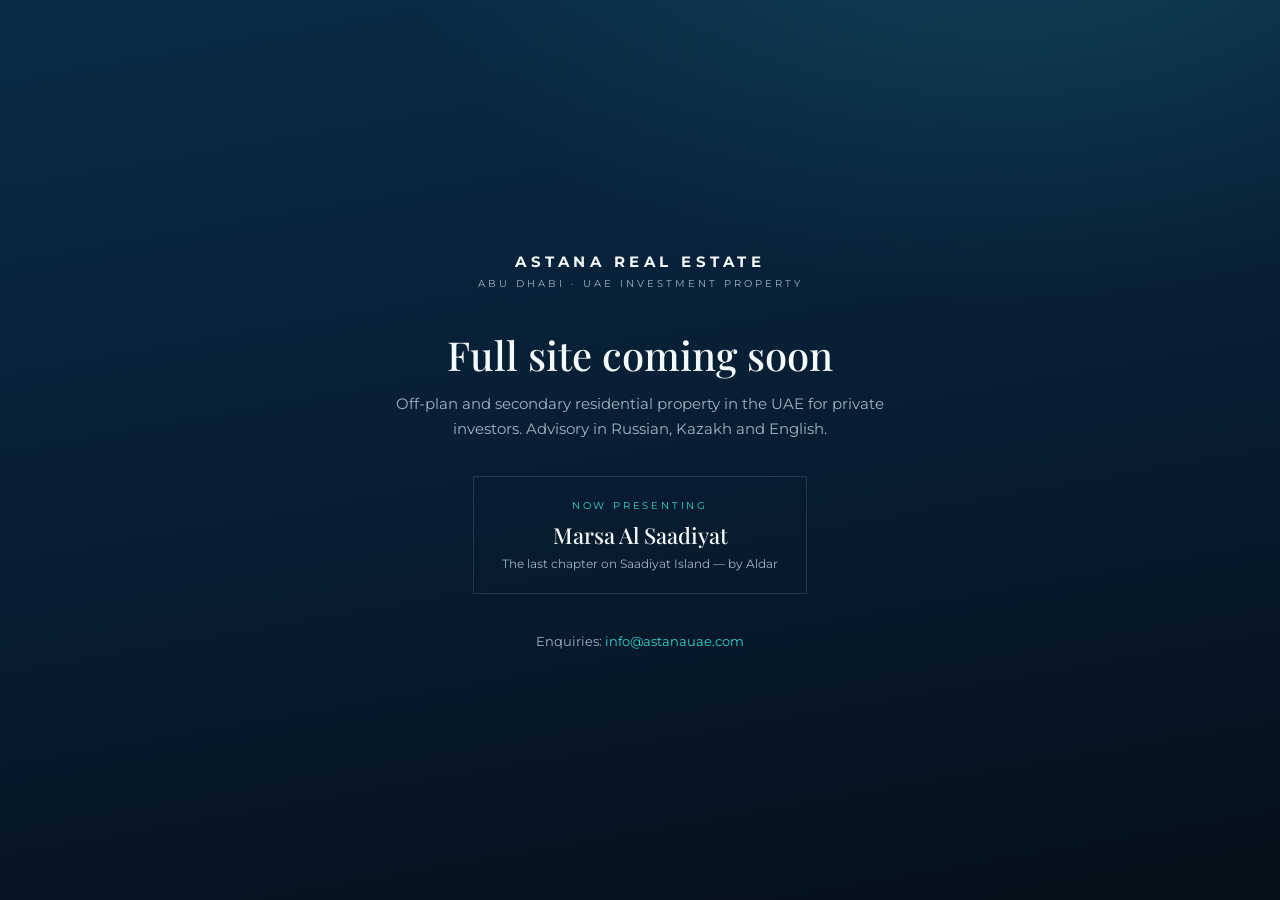
==== index.html @ 77fd49d0 "Marsa Al Saadiyat landing page + root placeholder" ====
<!DOCTYPE html>
<html lang="en">
<head>
<meta charset="UTF-8"><meta name="viewport" content="width=device-width, initial-scale=1.0">
<title>Astana Real Estate — UAE Investment Property, Abu Dhabi</title>
<meta name="description" content="Astana Real Estate LLC SPC — Abu Dhabi brokerage. Off-plan and secondary UAE property for private investors. Advisory in Russian, Kazakh and English.">
<link href="https://fonts.googleapis.com/css2?family=Montserrat:wght@400;600;700&family=Playfair+Display:ital,wght@0,500;1,500&display=swap" rel="stylesheet">
<style>
  :root{--ink:#071a2e;--teal:#2fd6cf;--mist:#9db4c4;--line:rgba(159,196,210,.18)}
  *{margin:0;padding:0;box-sizing:border-box}
  body{min-height:100vh;display:flex;align-items:center;justify-content:center;background:radial-gradient(90% 80% at 80% -10%,rgba(47,214,207,.14),transparent 55%),linear-gradient(170deg,#0a2c47,var(--ink) 60%,#041019);color:#f4f9fa;font-family:'Montserrat',sans-serif;text-align:center;padding:24px}
  b.mark{display:block;font-size:15px;letter-spacing:.3em;font-weight:700}
  .tag{font-size:10px;letter-spacing:.3em;text-transform:uppercase;color:var(--mist);margin-top:6px}
  h1{font-family:'Playfair Display',serif;font-weight:500;font-size:clamp(26px,5vw,40px);margin:38px 0 10px}
  p{color:var(--mist);max-width:52ch;margin:0 auto;font-size:15px;line-height:1.7}
  .card{display:inline-block;margin-top:34px;border:1px solid var(--line);padding:22px 28px;text-decoration:none;color:#f4f9fa;transition:border-color .2s}
  .card:hover{border-color:var(--teal)}
  .card em{display:block;font-style:normal;font-size:10px;letter-spacing:.28em;text-transform:uppercase;color:var(--teal);margin-bottom:8px}
  .card b{font-family:'Playfair Display',serif;font-weight:500;font-size:22px}
  .card span{display:block;margin-top:6px;font-size:12px;color:var(--mist)}
  .mail{display:block;margin-top:40px;font-size:12.5px;color:var(--mist)}
  .mail a{color:var(--teal);text-decoration:none}
</style>
</head>
<body>
<div>
  <b class="mark">ASTANA REAL ESTATE</b>
  <div class="tag">Abu Dhabi · UAE Investment Property</div>
  <h1>Full site coming soon</h1>
  <p>Off-plan and secondary residential property in the UAE for private investors. Advisory in Russian, Kazakh and English.</p>
  <a class="card" href="marsasaadiyat/">
    <em>Now presenting</em>
    <b>Marsa Al Saadiyat</b>
    <span>The last chapter on Saadiyat Island — by Aldar</span>
  </a>
  <span class="mail">Enquiries: <a href="mailto:info@astanauae.com">info@astanauae.com</a></span>
</div>
</body>
</html>
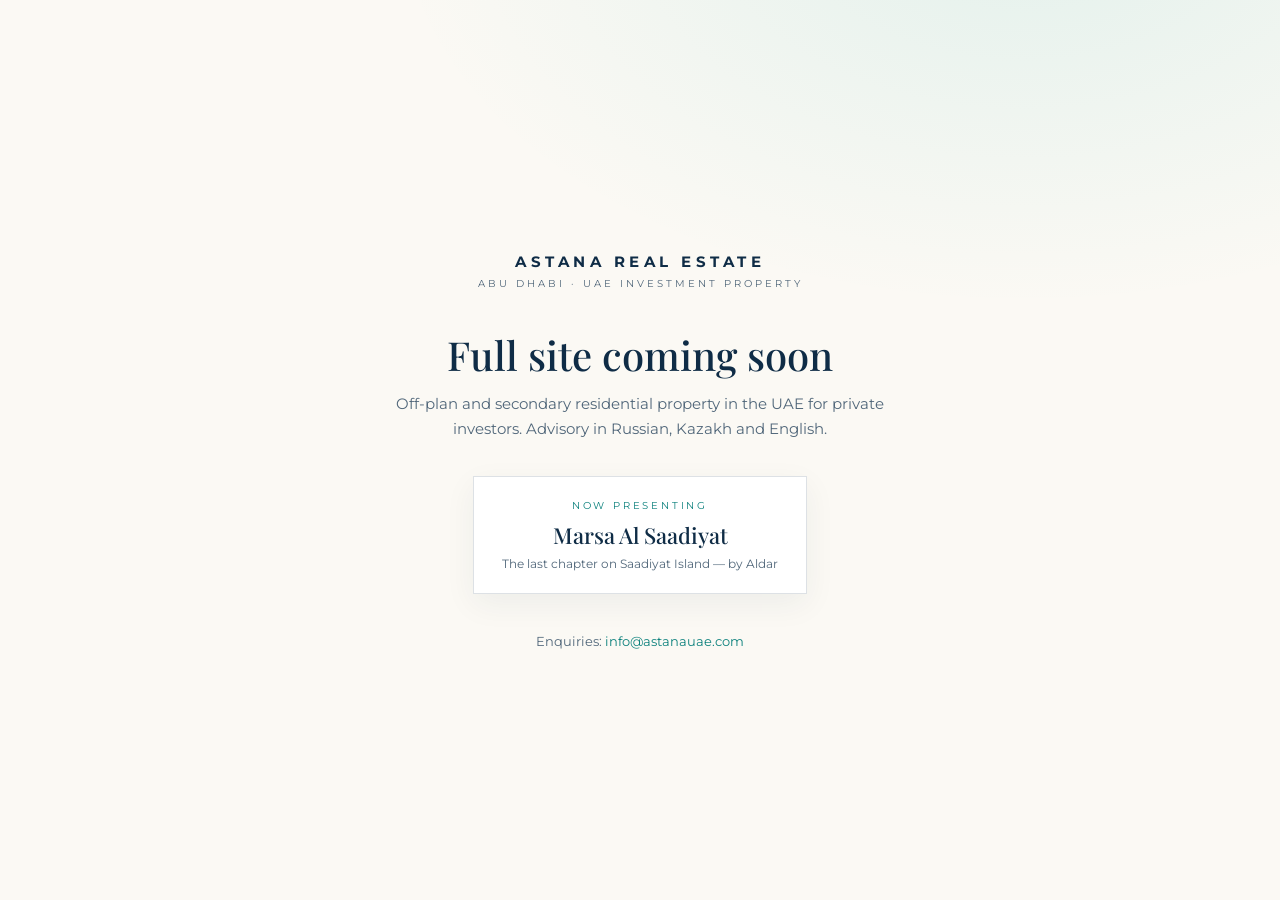
==== commit 19b468ef: "Light sunny theme: warm white/sand palette, daytime hero" ====
--- a/index.html
+++ b/index.html
@@ -6,20 +6,20 @@
 <meta name="description" content="Astana Real Estate LLC SPC — Abu Dhabi brokerage. Off-plan and secondary UAE property for private investors. Advisory in Russian, Kazakh and English.">
 <link href="https://fonts.googleapis.com/css2?family=Montserrat:wght@400;600;700&family=Playfair+Display:ital,wght@0,500;1,500&display=swap" rel="stylesheet">
 <style>
-  :root{--ink:#071a2e;--teal:#2fd6cf;--mist:#9db4c4;--line:rgba(159,196,210,.18)}
+  :root{--paper:#fbf9f4;--ink:#0f2c46;--soft:#51677a;--teal:#0ea8a4;--teal-deep:#0b807c;--line:rgba(15,44,70,.14)}
   *{margin:0;padding:0;box-sizing:border-box}
-  body{min-height:100vh;display:flex;align-items:center;justify-content:center;background:radial-gradient(90% 80% at 80% -10%,rgba(47,214,207,.14),transparent 55%),linear-gradient(170deg,#0a2c47,var(--ink) 60%,#041019);color:#f4f9fa;font-family:'Montserrat',sans-serif;text-align:center;padding:24px}
+  body{min-height:100vh;display:flex;align-items:center;justify-content:center;background:radial-gradient(90% 80% at 80% -10%,rgba(14,168,164,.10),transparent 55%),var(--paper);color:var(--ink);font-family:'Montserrat',sans-serif;text-align:center;padding:24px}
   b.mark{display:block;font-size:15px;letter-spacing:.3em;font-weight:700}
-  .tag{font-size:10px;letter-spacing:.3em;text-transform:uppercase;color:var(--mist);margin-top:6px}
+  .tag{font-size:10px;letter-spacing:.3em;text-transform:uppercase;color:var(--soft);margin-top:6px}
   h1{font-family:'Playfair Display',serif;font-weight:500;font-size:clamp(26px,5vw,40px);margin:38px 0 10px}
-  p{color:var(--mist);max-width:52ch;margin:0 auto;font-size:15px;line-height:1.7}
-  .card{display:inline-block;margin-top:34px;border:1px solid var(--line);padding:22px 28px;text-decoration:none;color:#f4f9fa;transition:border-color .2s}
+  p{color:var(--soft);max-width:52ch;margin:0 auto;font-size:15px;line-height:1.7}
+  .card{display:inline-block;margin-top:34px;border:1px solid var(--line);background:#fff;padding:22px 28px;text-decoration:none;color:var(--ink);transition:border-color .2s;box-shadow:0 10px 30px rgba(15,44,70,.06)}
   .card:hover{border-color:var(--teal)}
-  .card em{display:block;font-style:normal;font-size:10px;letter-spacing:.28em;text-transform:uppercase;color:var(--teal);margin-bottom:8px}
+  .card em{display:block;font-style:normal;font-size:10px;letter-spacing:.28em;text-transform:uppercase;color:var(--teal-deep);margin-bottom:8px}
   .card b{font-family:'Playfair Display',serif;font-weight:500;font-size:22px}
-  .card span{display:block;margin-top:6px;font-size:12px;color:var(--mist)}
-  .mail{display:block;margin-top:40px;font-size:12.5px;color:var(--mist)}
-  .mail a{color:var(--teal);text-decoration:none}
+  .card span{display:block;margin-top:6px;font-size:12px;color:var(--soft)}
+  .mail{display:block;margin-top:40px;font-size:12.5px;color:var(--soft)}
+  .mail a{color:var(--teal-deep);text-decoration:none}
 </style>
 </head>
 <body>
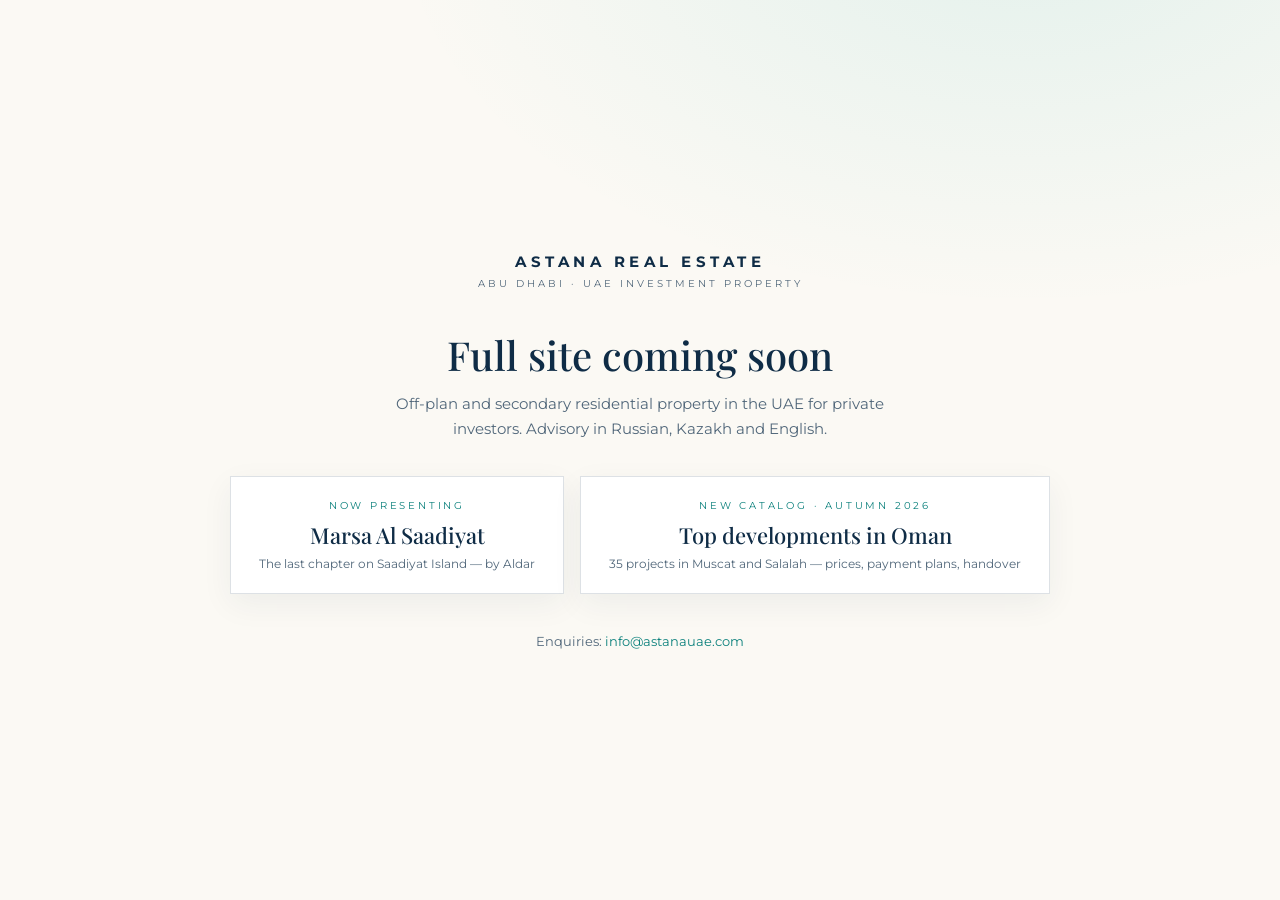
==== commit 91a6f73b: "Add Oman residential catalog page (Autumn 2026, 35 projects) New /oman/ page built from the Oman Res" ====
--- a/index.html
+++ b/index.html
@@ -13,7 +13,7 @@
   .tag{font-size:10px;letter-spacing:.3em;text-transform:uppercase;color:var(--soft);margin-top:6px}
   h1{font-family:'Playfair Display',serif;font-weight:500;font-size:clamp(26px,5vw,40px);margin:38px 0 10px}
   p{color:var(--soft);max-width:52ch;margin:0 auto;font-size:15px;line-height:1.7}
-  .card{display:inline-block;margin-top:34px;border:1px solid var(--line);background:#fff;padding:22px 28px;text-decoration:none;color:var(--ink);transition:border-color .2s;box-shadow:0 10px 30px rgba(15,44,70,.06)}
+  .card{display:inline-block;margin:34px 6px 0;vertical-align:top;max-width:100%;border:1px solid var(--line);background:#fff;padding:22px 28px;text-decoration:none;color:var(--ink);transition:border-color .2s;box-shadow:0 10px 30px rgba(15,44,70,.06)}
   .card:hover{border-color:var(--teal)}
   .card em{display:block;font-style:normal;font-size:10px;letter-spacing:.28em;text-transform:uppercase;color:var(--teal-deep);margin-bottom:8px}
   .card b{font-family:'Playfair Display',serif;font-weight:500;font-size:22px}
@@ -33,6 +33,11 @@
     <b>Marsa Al Saadiyat</b>
     <span>The last chapter on Saadiyat Island — by Aldar</span>
   </a>
+  <a class="card" href="oman/">
+    <em>New catalog · Autumn 2026</em>
+    <b>Top developments in Oman</b>
+    <span>35 projects in Muscat and Salalah — prices, payment plans, handover</span>
+  </a>
   <span class="mail">Enquiries: <a href="mailto:info@astanauae.com">info@astanauae.com</a></span>
 </div>
 </body>
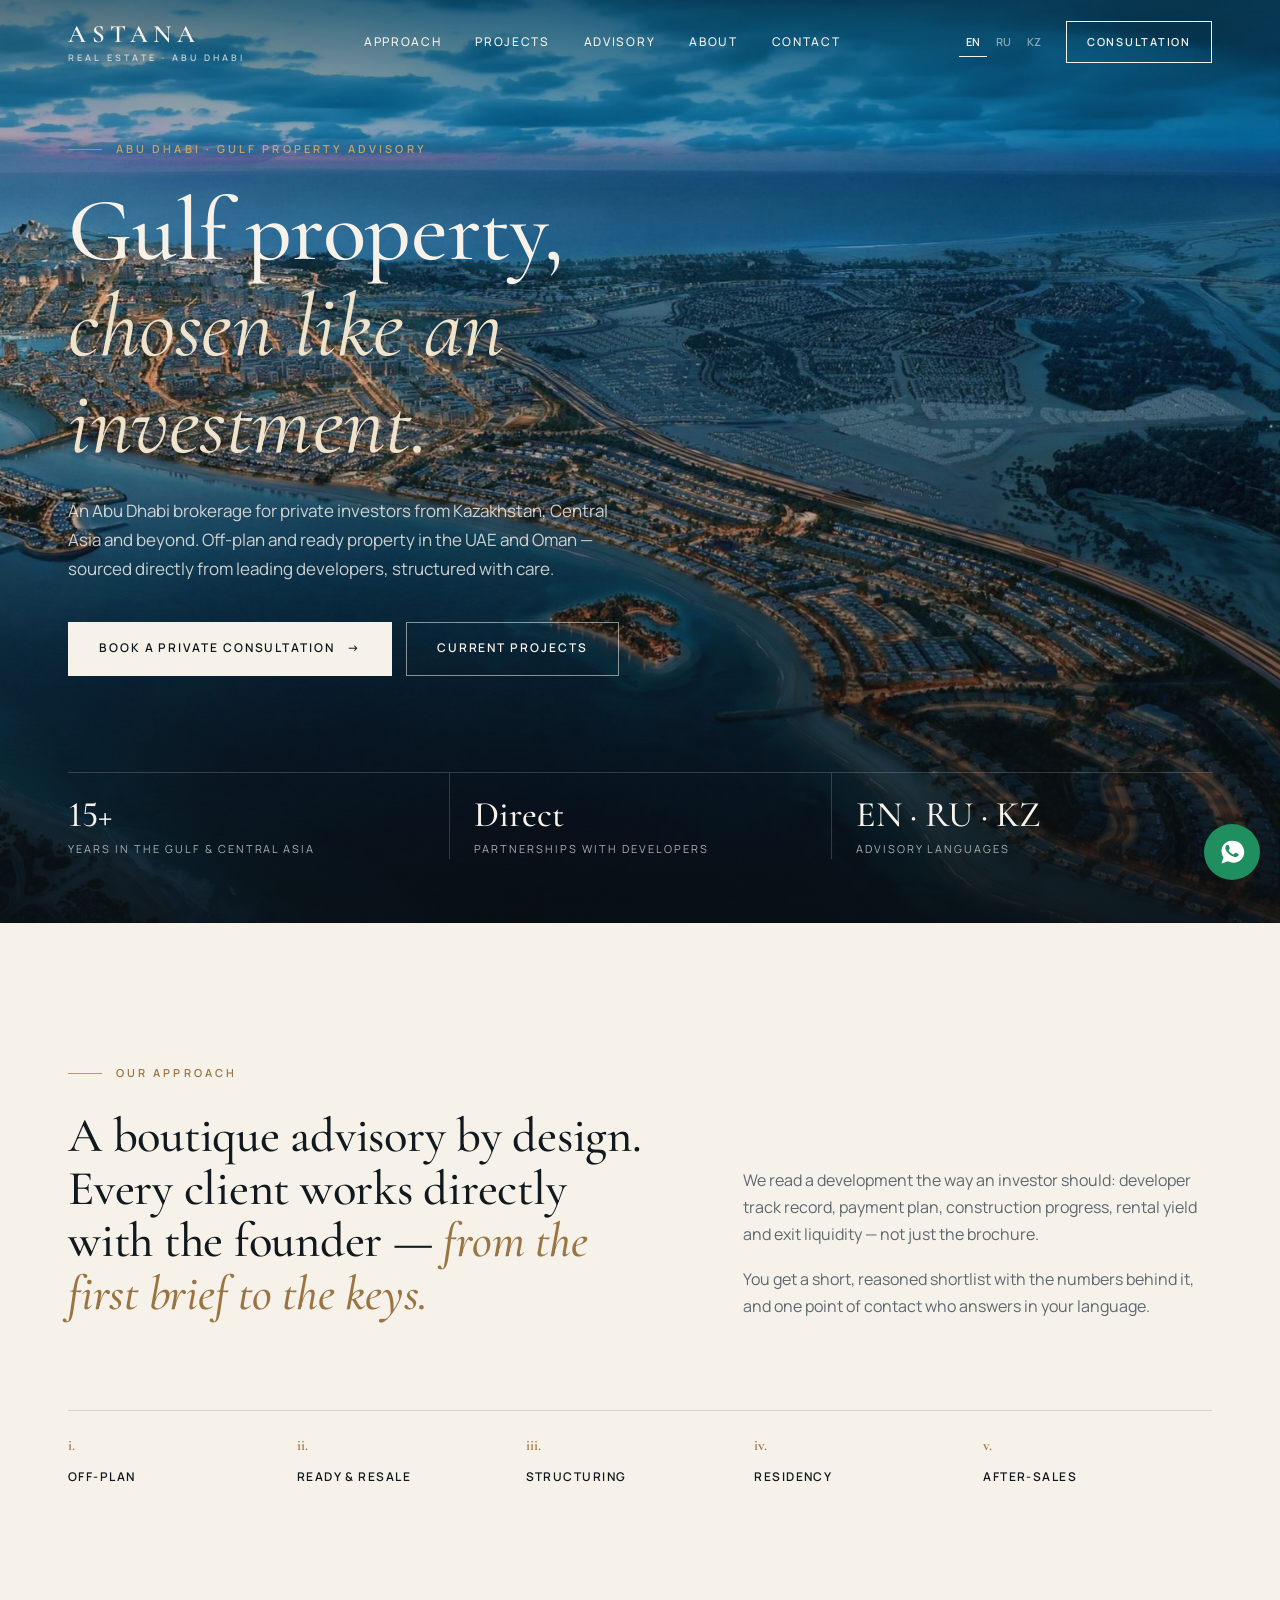
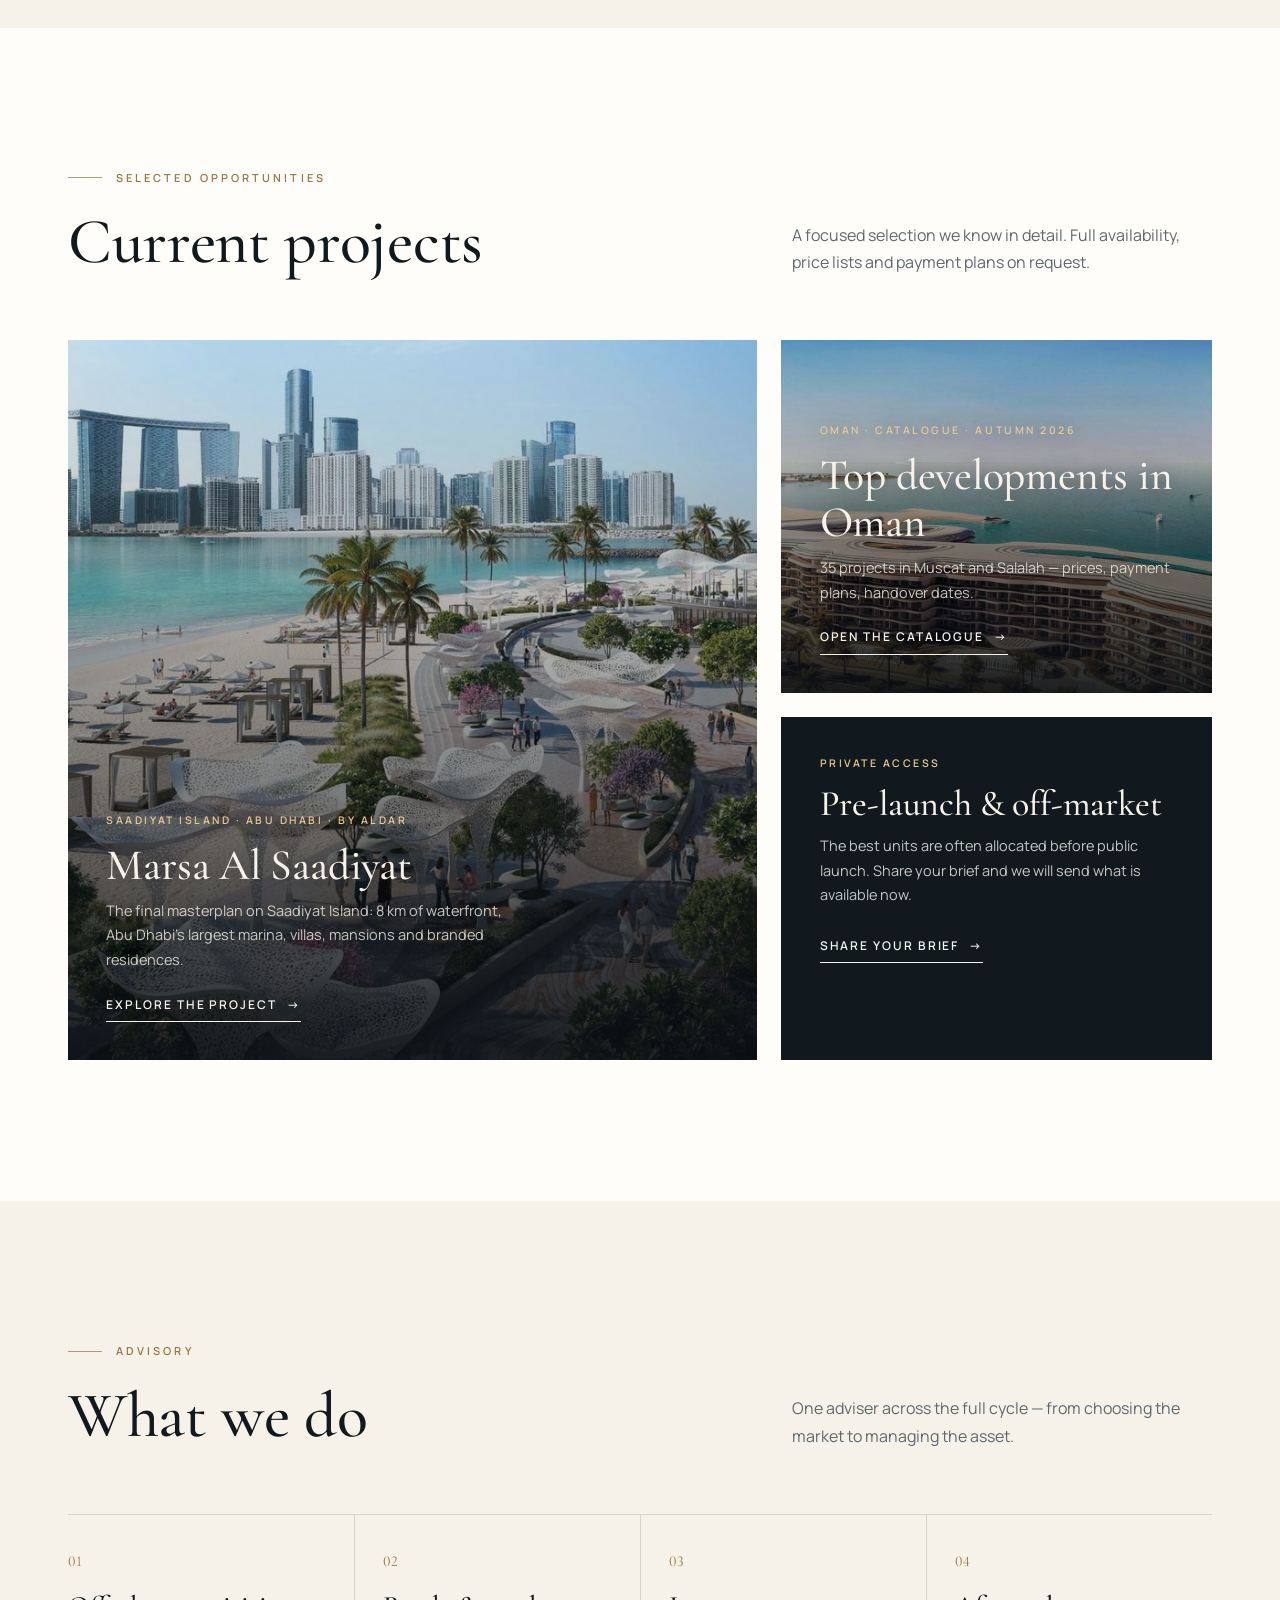
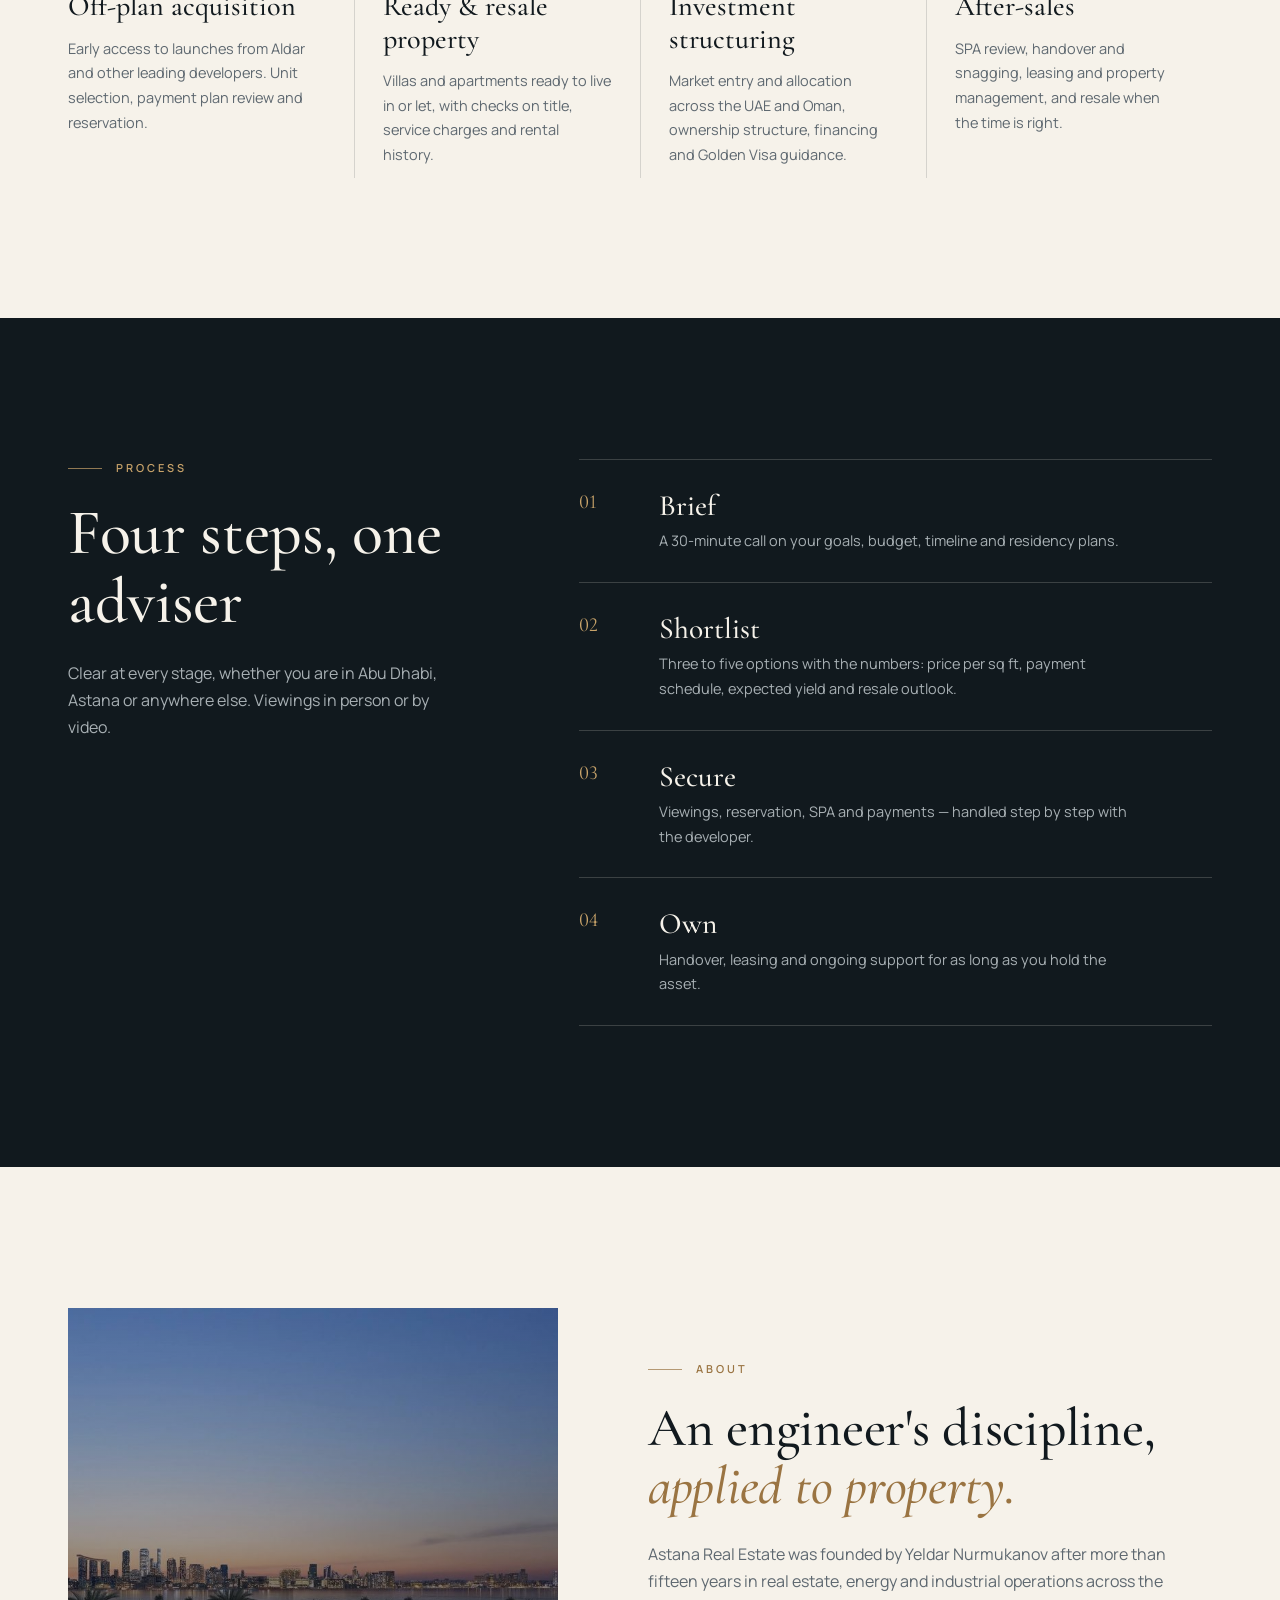
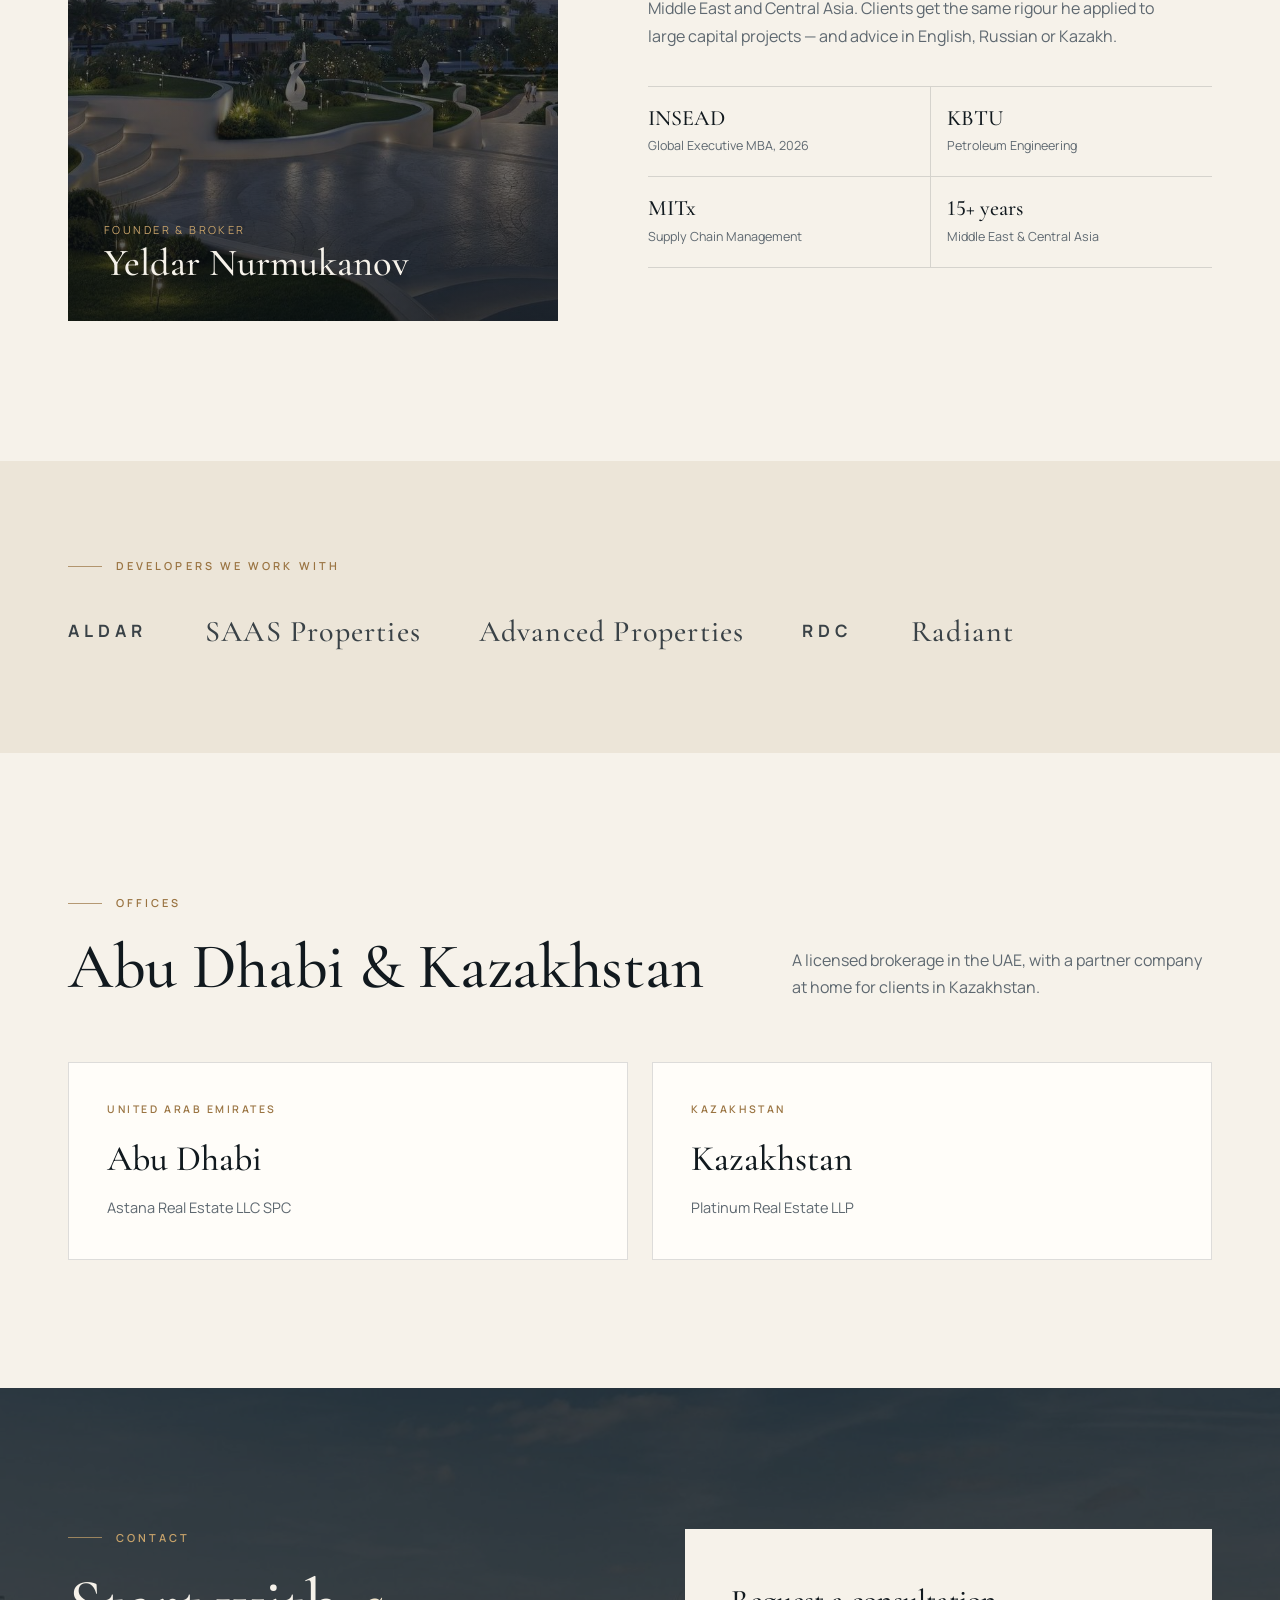
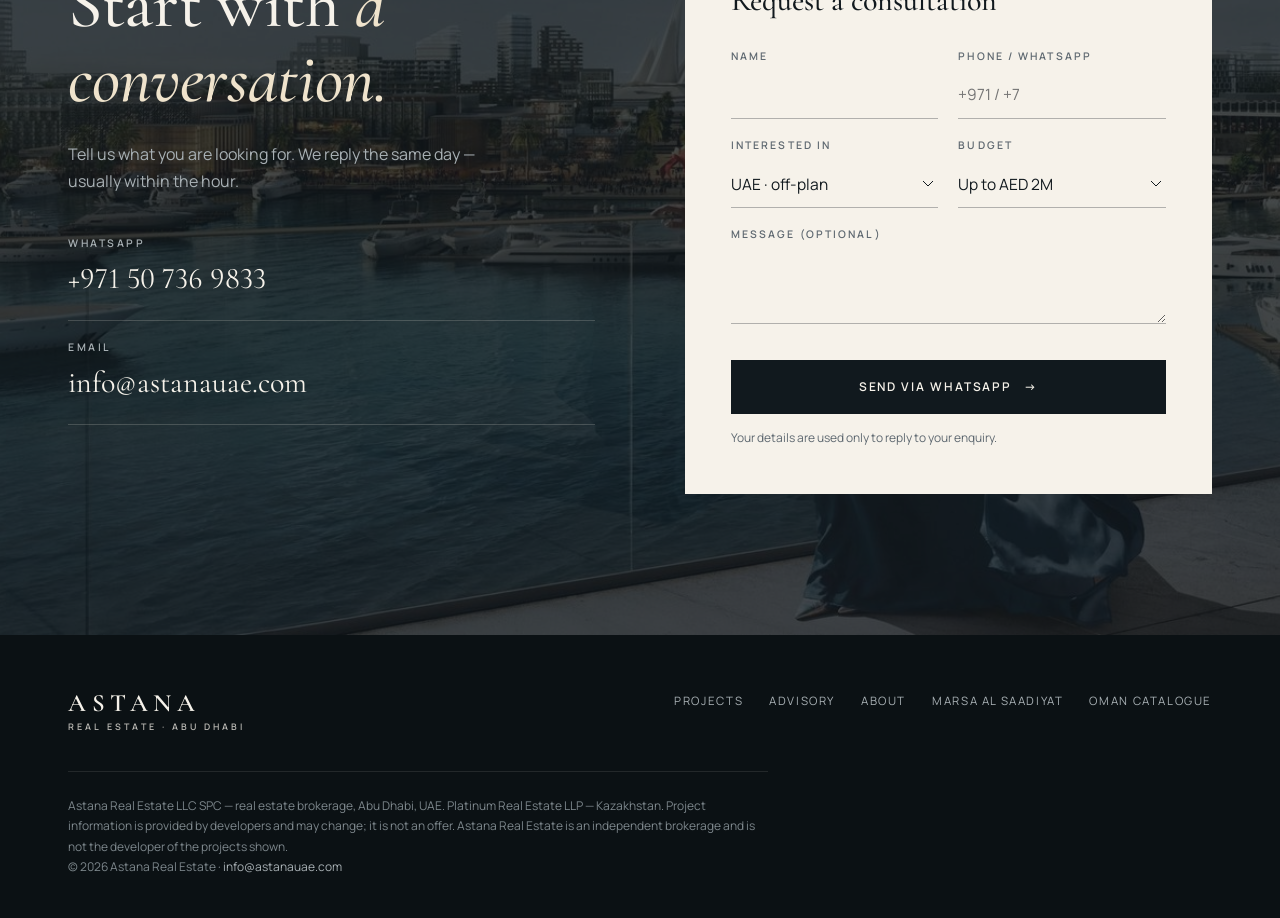
==== commit 2127eefc: "Redesign homepage: full editorial site in EN/RU/KZ Replaces the 'coming soon' placeholder with a ful" ====
--- a/index.html
+++ b/index.html
@@ -1,44 +1,769 @@
 <!DOCTYPE html>
 <html lang="en">
 <head>
-<meta charset="UTF-8"><meta name="viewport" content="width=device-width, initial-scale=1.0">
-<title>Astana Real Estate — UAE Investment Property, Abu Dhabi</title>
-<meta name="description" content="Astana Real Estate LLC SPC — Abu Dhabi brokerage. Off-plan and secondary UAE property for private investors. Advisory in Russian, Kazakh and English.">
-<link href="https://fonts.googleapis.com/css2?family=Montserrat:wght@400;600;700&family=Playfair+Display:ital,wght@0,500;1,500&display=swap" rel="stylesheet">
+<!--
+  ASTANA REAL ESTATE — homepage (astanauae.com)
+  Contacts used: WhatsApp 971507369833 · info@astanauae.com
+  Texts live in the I18N object at the bottom (en / ru / kk).
+-->
+<meta charset="UTF-8">
+<meta name="viewport" content="width=device-width, initial-scale=1.0">
+<title>Astana Real Estate — Gulf Property Advisory, Abu Dhabi</title>
+<meta name="description" content="Astana Real Estate — Abu Dhabi brokerage for private investors. Off-plan and ready property in the UAE and Oman, direct with leading developers. Advisory in English, Russian and Kazakh.">
+<meta property="og:title" content="Astana Real Estate — Gulf property, chosen like an investment">
+<meta property="og:description" content="Abu Dhabi brokerage for private investors. Off-plan and ready property in the UAE and Oman. Advisory in English, Russian and Kazakh.">
+<meta property="og:type" content="website">
+<meta property="og:url" content="https://astanauae.com/">
+<meta property="og:image" content="https://astanauae.com/assets/img/og.jpg">
+<meta name="theme-color" content="#11191e">
+<link rel="icon" href="data:image/svg+xml,%3Csvg xmlns='http://www.w3.org/2000/svg' viewBox='0 0 64 64'%3E%3Crect width='64' height='64' fill='%2311191e'/%3E%3Ctext x='32' y='45' font-family='Georgia,serif' font-size='38' fill='%23c8a36a' text-anchor='middle'%3EA%3C/text%3E%3C/svg%3E">
+<link rel="preconnect" href="https://fonts.googleapis.com">
+<link rel="preconnect" href="https://fonts.gstatic.com" crossorigin>
+<link href="https://fonts.googleapis.com/css2?family=Cormorant+Garamond:ital,wght@0,400;0,500;0,600;1,400;1,500&family=Manrope:wght@400;500;600;700&display=swap" rel="stylesheet">
+<link rel="preload" as="image" href="assets/img/hero.jpg" media="(min-width: 761px)">
+<link rel="preload" as="image" href="assets/img/hero-m.jpg" media="(max-width: 760px)">
 <style>
-  :root{--paper:#fbf9f4;--ink:#0f2c46;--soft:#51677a;--teal:#0ea8a4;--teal-deep:#0b807c;--line:rgba(15,44,70,.14)}
+  :root{
+    --ink:#11191e;          /* deep ink — dark sections, text */
+    --ink-2:#1a252c;
+    --ivory:#f6f2ea;        /* page background */
+    --stone:#ece5d8;        /* alt section */
+    --paper:#fffdf9;
+    --muted:#5e6870;
+    --muted-d:#a8b0b4;      /* muted text on dark */
+    --brass:#9a7442;        /* accent on light */
+    --brass-l:#c8a36a;      /* accent on dark */
+    --line:rgba(17,25,30,.14);
+    --line-d:rgba(246,242,234,.18);
+    --serif:'Cormorant Garamond',Georgia,'Times New Roman',serif;
+    --sans:'Manrope',system-ui,-apple-system,'Segoe UI',sans-serif;
+    --maxw:1240px;
+    --gut:clamp(16px,4vw,48px);
+  }
   *{margin:0;padding:0;box-sizing:border-box}
-  body{min-height:100vh;display:flex;align-items:center;justify-content:center;background:radial-gradient(90% 80% at 80% -10%,rgba(14,168,164,.10),transparent 55%),var(--paper);color:var(--ink);font-family:'Montserrat',sans-serif;text-align:center;padding:24px}
-  b.mark{display:block;font-size:15px;letter-spacing:.3em;font-weight:700}
-  .tag{font-size:10px;letter-spacing:.3em;text-transform:uppercase;color:var(--soft);margin-top:6px}
-  h1{font-family:'Playfair Display',serif;font-weight:500;font-size:clamp(26px,5vw,40px);margin:38px 0 10px}
-  p{color:var(--soft);max-width:52ch;margin:0 auto;font-size:15px;line-height:1.7}
-  .card{display:inline-block;margin:34px 6px 0;vertical-align:top;max-width:100%;border:1px solid var(--line);background:#fff;padding:22px 28px;text-decoration:none;color:var(--ink);transition:border-color .2s;box-shadow:0 10px 30px rgba(15,44,70,.06)}
-  .card:hover{border-color:var(--teal)}
-  .card em{display:block;font-style:normal;font-size:10px;letter-spacing:.28em;text-transform:uppercase;color:var(--teal-deep);margin-bottom:8px}
-  .card b{font-family:'Playfair Display',serif;font-weight:500;font-size:22px}
-  .card span{display:block;margin-top:6px;font-size:12px;color:var(--soft)}
-  .mail{display:block;margin-top:40px;font-size:12.5px;color:var(--soft)}
-  .mail a{color:var(--teal-deep);text-decoration:none}
+  html{scroll-behavior:smooth;-webkit-text-size-adjust:100%}
+  body{font-variant-numeric:lining-nums;background:var(--ivory);color:var(--ink);font-family:var(--sans);font-size:16px;line-height:1.7;-webkit-font-smoothing:antialiased;overflow-x:hidden}
+  img{max-width:100%;display:block}
+  a{color:inherit;text-decoration:none}
+  button,input,select,textarea{font:inherit;color:inherit}
+  .wrap{max-width:var(--maxw);margin:0 auto;padding:0 var(--gut)}
+  .serif{font-family:var(--serif);font-weight:500;letter-spacing:-.005em;line-height:1.08}
+  .eyebrow{display:flex;align-items:center;gap:14px;font-size:11px;font-weight:600;letter-spacing:.28em;text-transform:uppercase;color:var(--brass)}
+  .eyebrow::before{content:"";width:34px;height:1px;background:currentColor;opacity:.7}
+  .dark .eyebrow{color:var(--brass-l)}
+  section{padding:clamp(80px,11vw,150px) 0}
+
+  /* buttons */
+  .btn{display:inline-flex;align-items:center;justify-content:center;gap:12px;height:54px;padding:0 30px;font-size:12px;font-weight:600;letter-spacing:.16em;text-transform:uppercase;border:1px solid transparent;cursor:pointer;transition:background .25s,color .25s,border-color .25s}
+  .btn-light{background:var(--ivory);color:var(--ink)}
+  .btn-light:hover{background:var(--brass-l)}
+  .btn-line{border-color:rgba(246,242,234,.55);color:var(--ivory)}
+  .btn-line:hover{border-color:var(--ivory);background:rgba(246,242,234,.08)}
+  .btn-ink{background:var(--ink);color:var(--ivory)}
+  .btn-ink:hover{background:var(--brass)}
+  .arrow{display:inline-block;transition:transform .25s}
+  a:hover .arrow,button:hover .arrow{transform:translateX(5px)}
+  .link{display:inline-flex;gap:10px;align-items:center;font-size:12px;font-weight:600;letter-spacing:.16em;text-transform:uppercase;padding-bottom:6px;border-bottom:1px solid currentColor}
+
+  /* header */
+  header{position:fixed;inset:0 0 auto 0;z-index:60;color:var(--ivory);transition:background .35s,color .35s,box-shadow .35s}
+  header.solid{background:rgba(246,242,234,.94);backdrop-filter:blur(12px);-webkit-backdrop-filter:blur(12px);color:var(--ink);box-shadow:0 1px 0 var(--line)}
+  .nav{display:flex;align-items:center;justify-content:space-between;height:84px;gap:20px;transition:height .35s}
+  header.solid .nav{height:68px}
+  .brand{display:flex;flex-direction:column;line-height:1}
+  .brand b{font-family:var(--serif);font-weight:600;font-size:25px;letter-spacing:.22em}
+  .brand span{font-size:9px;font-weight:600;letter-spacing:.34em;text-transform:uppercase;margin-top:6px;opacity:.75}
+  .menu{display:flex;align-items:center;gap:34px;font-size:12px;font-weight:500;letter-spacing:.14em;text-transform:uppercase}
+  .menu a{position:relative;padding:6px 0}
+  .menu a::after{content:"";position:absolute;left:0;right:100%;bottom:0;height:1px;background:currentColor;transition:right .3s}
+  .menu a:hover::after{right:0}
+  .tools{display:flex;align-items:center;gap:18px}
+  .lang{display:flex;gap:2px;font-size:11px;font-weight:600;letter-spacing:.12em}
+  .lang button{background:none;border:0;cursor:pointer;padding:6px 7px;opacity:.55;transition:opacity .2s}
+  .lang button.on{opacity:1;box-shadow:inset 0 -1px 0 currentColor}
+  .lang button:hover{opacity:1}
+  .nav-cta{height:42px;padding:0 20px;font-size:11px;border:1px solid currentColor}
+  .nav-cta:hover{background:var(--brass-l);border-color:var(--brass-l);color:var(--ink)}
+  .burger{display:none;background:none;border:0;cursor:pointer;width:42px;height:42px;position:relative}
+  .burger i{position:absolute;left:10px;right:10px;height:1.5px;background:currentColor;transition:transform .3s,top .3s}
+  .burger i:nth-child(1){top:16px}.burger i:nth-child(2){top:25px}
+  body.open .burger i:nth-child(1){top:20px;transform:rotate(45deg)}
+  body.open .burger i:nth-child(2){top:20px;transform:rotate(-45deg)}
+
+  /* hero */
+  .hero{position:relative;min-height:100vh;min-height:100svh;display:flex;flex-direction:column;justify-content:flex-end;color:var(--ivory);background:var(--ink);overflow:hidden;padding:0}
+  .hero picture,.hero picture img{position:absolute;inset:0;width:100%;height:100%;object-fit:cover}
+  .hero picture img{animation:drift 22s ease-out both}
+  @keyframes drift{from{transform:scale(1.08)}to{transform:scale(1)}}
+  .hero::after{content:"";position:absolute;inset:0;background:linear-gradient(180deg,rgba(10,15,19,.55) 0%,rgba(10,15,19,.05) 30%,rgba(10,15,19,.25) 55%,rgba(10,15,19,.88) 100%)}
+  .hero-in{position:relative;z-index:2;width:100%;padding-top:140px;padding-bottom:clamp(36px,6vw,64px)}
+  .hero .eyebrow{color:var(--brass-l)}
+  .hero h1{font-size:clamp(44px,7vw,100px);margin:24px 0 24px;max-width:13ch;font-weight:500}
+  .hero h1 em{font-style:italic;font-weight:400;color:#efe3cc}
+  .hero p{max-width:54ch;font-size:clamp(15px,1.4vw,17px);color:rgba(246,242,234,.82)}
+  .hero-ctas{display:flex;flex-wrap:wrap;gap:14px;margin-top:38px}
+  .facts{display:grid;grid-template-columns:repeat(3,1fr);margin-top:clamp(48px,8vw,96px);border-top:1px solid var(--line-d)}
+  .facts div{padding:22px 24px 0 0}
+  .facts div+div{padding-left:24px;border-left:1px solid var(--line-d)}
+  .facts b{display:block;font-family:var(--serif);font-weight:500;font-size:clamp(26px,3vw,36px);line-height:1.1}
+  .facts span{display:block;margin-top:6px;font-size:11px;letter-spacing:.18em;text-transform:uppercase;color:var(--muted-d)}
+
+  /* approach */
+  .approach-grid{display:grid;grid-template-columns:1.25fr 1fr;gap:clamp(40px,7vw,110px);align-items:end}
+  .statement{font-size:clamp(30px,3.8vw,52px);margin-top:28px}
+  .statement em{font-style:italic;color:var(--brass)}
+  .approach-side p{color:var(--muted);max-width:46ch}
+  .approach-side p+p{margin-top:18px}
+  .pillars{display:grid;grid-template-columns:repeat(5,1fr);margin-top:clamp(56px,7vw,90px);border-top:1px solid var(--line)}
+  .pillars div{padding:22px 18px 0 0;font-size:12px;font-weight:600;letter-spacing:.12em;text-transform:uppercase}
+  .pillars div i{display:block;font-style:normal;font-family:var(--serif);font-size:15px;letter-spacing:0;text-transform:none;color:var(--brass);margin-bottom:8px}
+
+  /* projects */
+  #projects{background:var(--paper)}
+  .sec-head{display:flex;justify-content:space-between;align-items:flex-end;gap:30px;flex-wrap:wrap;margin-bottom:clamp(40px,5vw,64px)}
+  .sec-head h2{font-size:clamp(38px,5vw,68px);margin-top:20px}
+  .sec-head p{color:var(--muted);max-width:42ch}
+  .proj{display:grid;grid-template-columns:1.6fr 1fr;grid-template-rows:auto auto;gap:24px}
+  .card{position:relative;display:flex;flex-direction:column;justify-content:flex-end;overflow:hidden;color:var(--ivory);background:var(--ink);min-height:300px}
+  .card img{position:absolute;inset:0;width:100%;height:100%;object-fit:cover;transition:transform 1.2s cubic-bezier(.2,.7,.2,1)}
+  .card:hover img{transform:scale(1.045)}
+  .card::after{content:"";position:absolute;inset:0;background:linear-gradient(180deg,rgba(10,15,19,.08) 0%,rgba(10,15,19,.25) 35%,rgba(10,15,19,.9) 100%)}
+  .card:not(.note) .card-in{text-shadow:0 1px 18px rgba(0,0,0,.35)}
+  .card-in{position:relative;z-index:2;padding:clamp(22px,3vw,40px)}
+  .card .tag{font-size:10.5px;font-weight:600;letter-spacing:.24em;text-transform:uppercase;color:#e6c995}
+  .card h3{font-size:clamp(30px,3.4vw,48px);margin:12px 0 10px}
+  .card p{font-size:14.5px;color:rgba(246,242,234,.8);max-width:46ch}
+  .card .link{margin-top:22px}
+  .card.big{grid-row:span 2;min-height:clamp(460px,62vw,720px)}
+  .card.note{background:var(--ink);justify-content:space-between}
+  .card.note::after{display:none}
+  .card.note .card-in{height:100%;display:flex;flex-direction:column}
+  .card.note .card-in .link{margin-top:auto;align-self:flex-start}
+  .card.note h3{font-size:clamp(28px,2.8vw,38px)}
+
+  /* advisory */
+  .svc{display:grid;grid-template-columns:repeat(4,1fr);border-top:1px solid var(--line)}
+  .svc article{padding:34px 28px 10px 0}
+  .svc article+article{padding-left:28px;border-left:1px solid var(--line)}
+  .svc .num{font-family:var(--serif);font-size:15px;color:var(--brass)}
+  .svc h3{font-family:var(--serif);font-weight:500;font-size:clamp(25px,2.2vw,30px);line-height:1.15;margin:16px 0 14px}
+  .svc p{color:var(--muted);font-size:14.5px}
+
+  /* process (dark) */
+  .dark{background:var(--ink);color:var(--ivory)}
+  .process-grid{display:grid;grid-template-columns:1fr 1.5fr;gap:clamp(40px,7vw,110px)}
+  .process-grid h2{font-size:clamp(38px,5vw,68px);margin-top:20px}
+  .process-grid .intro{color:var(--muted-d);margin-top:24px;max-width:38ch}
+  .steps{list-style:none;counter-reset:s}
+  .steps li{display:grid;grid-template-columns:70px 1fr;gap:10px;padding:28px 0;border-top:1px solid var(--line-d)}
+  .steps li:last-child{border-bottom:1px solid var(--line-d)}
+  .steps li::before{counter-increment:s;content:"0" counter(s);font-family:var(--serif);font-size:20px;color:var(--brass-l);line-height:1.4}
+  .steps h3{font-family:var(--serif);font-weight:500;font-size:clamp(24px,2.3vw,30px);line-height:1.2}
+  .steps p{color:var(--muted-d);font-size:14.5px;margin-top:6px;max-width:52ch}
+
+  /* founder */
+  .founder{display:grid;grid-template-columns:1fr 1.15fr;gap:clamp(40px,7vw,110px);align-items:center}
+  .portrait{position:relative;aspect-ratio:4/5;overflow:hidden;background:var(--ink)}
+  .portrait img{width:100%;height:100%;object-fit:cover;opacity:.9}
+  .portrait::after{content:"";position:absolute;inset:0;background:linear-gradient(180deg,rgba(10,15,19,.1),rgba(10,15,19,.7))}
+  .portrait .mono{position:absolute;left:clamp(22px,3vw,36px);bottom:clamp(22px,3vw,36px);z-index:2;color:var(--ivory)}
+  .portrait .mono b{display:block;font-family:var(--serif);font-weight:500;font-size:clamp(30px,3vw,40px);line-height:1.1}
+  .portrait .mono span{font-size:11px;letter-spacing:.22em;text-transform:uppercase;color:var(--brass-l)}
+  .founder h2{font-size:clamp(34px,4.2vw,56px);margin:20px 0 26px}
+  .founder h2 em{font-style:italic;color:var(--brass)}
+  .founder p{color:var(--muted);max-width:52ch}
+  .creds{display:grid;grid-template-columns:repeat(2,1fr);gap:0;margin-top:36px;border-top:1px solid var(--line)}
+  .creds div{padding:18px 16px 18px 0;border-bottom:1px solid var(--line)}
+  .creds div:nth-child(even){padding-left:16px;border-left:1px solid var(--line)}
+  .creds b{display:block;font-family:var(--serif);font-weight:500;font-size:22px;line-height:1.2}
+  .creds span{font-size:12.5px;color:var(--muted)}
+
+  /* partners */
+  #partners{background:var(--stone);padding:clamp(60px,8vw,96px) 0}
+  .partners{display:flex;align-items:center;justify-content:space-between;gap:30px;flex-wrap:wrap}
+  .partners .eyebrow{flex:0 0 auto}
+  .marks{display:flex;flex-wrap:wrap;gap:clamp(22px,4.5vw,64px);align-items:center}
+  .marks span{font-family:var(--serif);font-size:clamp(22px,2.4vw,30px);font-weight:500;letter-spacing:.04em;color:#3a4247}
+  .marks span.caps{font-family:var(--sans);font-size:clamp(14px,1.4vw,17px);font-weight:700;letter-spacing:.3em}
+
+  /* offices */
+  .offices{display:grid;grid-template-columns:1fr 1fr;gap:24px;margin-top:clamp(40px,5vw,60px)}
+  .office{border:1px solid var(--line);padding:clamp(26px,3vw,40px);background:var(--paper)}
+  .office .tag{font-size:10.5px;font-weight:600;letter-spacing:.24em;text-transform:uppercase;color:var(--brass)}
+  .office h3{font-family:var(--serif);font-weight:500;font-size:clamp(28px,2.8vw,38px);margin:10px 0 6px}
+  .office p{color:var(--muted);font-size:14.5px}
+
+  /* contact */
+  #contact{position:relative;overflow:hidden}
+  #contact .bg{position:absolute;inset:0;width:100%;height:100%;object-fit:cover;opacity:.22}
+  #contact::before{content:"";position:absolute;inset:0;background:linear-gradient(90deg,var(--ink) 30%,rgba(17,25,30,.75))}
+  .contact-grid{position:relative;z-index:2;display:grid;grid-template-columns:1fr 1fr;gap:clamp(40px,7vw,110px)}
+  .contact-grid h2{font-size:clamp(40px,5.4vw,74px);margin:20px 0 24px}
+  .contact-grid h2 em{font-style:italic;color:#efe3cc}
+  .contact-grid .intro{color:var(--muted-d);max-width:42ch}
+  .direct{margin-top:40px;display:grid;gap:18px}
+  .direct a{display:flex;flex-direction:column;padding-bottom:16px;border-bottom:1px solid var(--line-d);transition:border-color .2s}
+  .direct a:hover{border-color:var(--brass-l)}
+  .direct small{font-size:10.5px;font-weight:600;letter-spacing:.24em;text-transform:uppercase;color:var(--muted-d)}
+  .direct span{font-family:var(--serif);font-size:clamp(24px,2.4vw,30px)}
+  form{background:var(--ivory);color:var(--ink);padding:clamp(26px,3.6vw,48px)}
+  form h3{font-family:var(--serif);font-weight:500;font-size:30px;margin-bottom:22px}
+  .field{margin-bottom:18px}
+  .field label{display:block;font-size:10.5px;font-weight:600;letter-spacing:.2em;text-transform:uppercase;color:var(--muted);margin-bottom:6px}
+  .field input,.field select,.field textarea{width:100%;background:transparent;border:0;border-bottom:1px solid rgba(17,25,30,.3);padding:10px 0;font-size:15.5px;border-radius:0;outline:none;transition:border-color .2s;-webkit-appearance:none;appearance:none}
+  .field select{background:url("data:image/svg+xml,%3Csvg xmlns='http://www.w3.org/2000/svg' width='12' height='8'%3E%3Cpath d='M1 1l5 5 5-5' stroke='%2311191e' fill='none'/%3E%3C/svg%3E") no-repeat right 4px center;padding-right:24px;cursor:pointer}
+  .field textarea{resize:vertical;min-height:70px}
+  .field input:focus,.field select:focus,.field textarea:focus{border-color:var(--brass)}
+  .row2{display:grid;grid-template-columns:1fr 1fr;gap:20px}
+  form .btn{width:100%;margin-top:10px}
+  .form-note{font-size:12px;color:var(--muted);margin-top:14px}
+  .err{color:#a23b2a;font-size:12.5px;margin-top:10px;display:none}
+
+  /* footer */
+  footer{background:#0b1114;color:var(--muted-d);padding:56px 0 40px;font-size:13px}
+  .foot{display:flex;justify-content:space-between;gap:30px;flex-wrap:wrap;align-items:flex-start}
+  .foot .brand{color:var(--ivory)}
+  .foot nav{display:flex;gap:26px;flex-wrap:wrap;font-size:11.5px;letter-spacing:.14em;text-transform:uppercase}
+  .foot nav a:hover{color:var(--ivory)}
+  .fine{margin-top:40px;padding-top:24px;border-top:1px solid rgba(246,242,234,.1);font-size:12px;line-height:1.7;color:#7d878c;max-width:100ch}
+  .fine a{color:var(--muted-d)}
+
+  /* floating WhatsApp */
+  .wa{position:fixed;right:20px;bottom:20px;z-index:70;width:56px;height:56px;border-radius:50%;background:#1f8f5f;display:grid;place-items:center;box-shadow:0 10px 30px rgba(0,0,0,.25);transition:transform .2s}
+  .wa:hover{transform:scale(1.06)}
+  .wa svg{width:28px;height:28px;fill:#fff}
+
+  /* reveal */
+  .rv{opacity:0;transform:translateY(26px);transition:opacity .9s ease,transform .9s cubic-bezier(.2,.7,.2,1)}
+  .rv.in{opacity:1;transform:none}
+  .no-js .rv{opacity:1;transform:none}
+  @media (prefers-reduced-motion:reduce){
+    html{scroll-behavior:auto}
+    .rv{opacity:1;transform:none;transition:none}
+    .hero picture img{animation:none}
+  }
+
+  /* responsive */
+  @media (max-width:1020px){
+    .menu{display:none}
+    .burger{display:block}
+    .nav-cta{display:none}
+    body.open header{background:var(--ink);color:var(--ivory);box-shadow:none}
+    body.open .menu{display:flex;position:fixed;top:68px;left:0;right:0;bottom:0;flex-direction:column;align-items:flex-start;gap:6px;padding:30px var(--gut);background:var(--ink);color:var(--ivory)}
+    body.open .menu a{font-family:var(--serif);font-size:34px;letter-spacing:0;text-transform:none}
+    body.open{overflow:hidden}
+    .svc{grid-template-columns:1fr 1fr}
+    .svc article:nth-child(3){padding-left:0;border-left:0}
+    .svc article:nth-child(n+3){border-top:1px solid var(--line)}
+    .pillars{grid-template-columns:repeat(3,1fr);row-gap:20px}
+  }
+  @media (max-width:860px){
+    .approach-grid,.process-grid,.founder,.contact-grid,.offices{grid-template-columns:1fr}
+    .proj{grid-template-columns:1fr}
+    .card.big{grid-row:auto;min-height:520px}
+    .card{min-height:380px}
+    .card.note{min-height:300px}
+    .portrait{aspect-ratio:4/3}
+  }
+  @media (max-width:600px){
+    .nav{height:68px}
+    .brand b{font-size:21px}
+    .facts{grid-template-columns:1fr}
+    .facts div,.facts div+div{padding:12px 0;border-left:0;border-bottom:1px solid var(--line-d)}
+    .facts b{font-size:24px}
+    .facts span{margin-top:2px;font-size:10px}
+    .hero-in{padding-bottom:84px}
+    .svc{grid-template-columns:1fr}
+    .svc article,.svc article+article{padding:28px 0 14px;border-left:0;border-top:1px solid var(--line)}
+    .svc article:first-child{border-top:0}
+    .pillars{grid-template-columns:1fr 1fr}
+    .creds{grid-template-columns:1fr}
+    .creds div:nth-child(even){padding-left:0;border-left:0}
+    .row2{grid-template-columns:1fr;gap:0}
+    .hero-ctas .btn{width:100%}
+    .steps li{grid-template-columns:48px 1fr}
+    .lang button{padding:6px 5px}
+  }
 </style>
 </head>
-<body>
-<div>
-  <b class="mark">ASTANA REAL ESTATE</b>
-  <div class="tag">Abu Dhabi · UAE Investment Property</div>
-  <h1>Full site coming soon</h1>
-  <p>Off-plan and secondary residential property in the UAE for private investors. Advisory in Russian, Kazakh and English.</p>
-  <a class="card" href="marsasaadiyat/">
-    <em>Now presenting</em>
-    <b>Marsa Al Saadiyat</b>
-    <span>The last chapter on Saadiyat Island — by Aldar</span>
-  </a>
-  <a class="card" href="oman/">
-    <em>New catalog · Autumn 2026</em>
-    <b>Top developments in Oman</b>
-    <span>35 projects in Muscat and Salalah — prices, payment plans, handover</span>
-  </a>
-  <span class="mail">Enquiries: <a href="mailto:info@astanauae.com">info@astanauae.com</a></span>
-</div>
+<body class="no-js">
+
+<header id="top">
+  <div class="wrap nav">
+    <a class="brand" href="#" aria-label="Astana Real Estate — home">
+      <b>ASTANA</b>
+      <span>Real Estate · Abu Dhabi</span>
+    </a>
+    <nav class="menu" id="menu">
+      <a href="#approach" data-i18n="nav1">Approach</a>
+      <a href="#projects" data-i18n="nav2">Projects</a>
+      <a href="#advisory" data-i18n="nav3">Advisory</a>
+      <a href="#about" data-i18n="nav4">About</a>
+      <a href="#contact" data-i18n="nav5">Contact</a>
+    </nav>
+    <div class="tools">
+      <div class="lang" role="group" aria-label="Language">
+        <button data-lang="en">EN</button><button data-lang="ru">RU</button><button data-lang="kk">KZ</button>
+      </div>
+      <a class="btn nav-cta" href="#contact" data-i18n="navCta">Consultation</a>
+      <button class="burger" aria-label="Menu" aria-controls="menu" aria-expanded="false"><i></i><i></i></button>
+    </div>
+  </div>
+</header>
+
+<main>
+<section class="hero">
+  <picture>
+    <source media="(max-width:760px)" srcset="assets/img/hero-m.jpg">
+    <img src="assets/img/hero.jpg" alt="Saadiyat Island, Abu Dhabi, aerial view at dusk" fetchpriority="high">
+  </picture>
+  <div class="wrap hero-in">
+    <div class="eyebrow" data-i18n="heroEyebrow">Abu Dhabi · Gulf property advisory</div>
+    <h1 class="serif" data-i18n="heroTitle">Gulf property, <em>chosen like an investment.</em></h1>
+    <p data-i18n="heroSub">An Abu Dhabi brokerage for private investors from Kazakhstan, Central Asia and beyond. Off-plan and ready property in the UAE and Oman — sourced directly from leading developers, structured with care.</p>
+    <div class="hero-ctas">
+      <a class="btn btn-light" href="#contact"><span data-i18n="heroCta1">Book a private consultation</span> <span class="arrow">→</span></a>
+      <a class="btn btn-line" href="#projects" data-i18n="heroCta2">Current projects</a>
+    </div>
+    <div class="facts">
+      <div><b>15+</b><span data-i18n="fact1">Years in the Gulf &amp; Central Asia</span></div>
+      <div><b data-i18n="fact2b">Direct</b><span data-i18n="fact2">Partnerships with developers</span></div>
+      <div><b>EN · RU · KZ</b><span data-i18n="fact3">Advisory languages</span></div>
+    </div>
+  </div>
+</section>
+
+<section id="approach">
+  <div class="wrap">
+    <div class="approach-grid">
+      <div class="rv">
+        <div class="eyebrow" data-i18n="apEyebrow">Our approach</div>
+        <p class="serif statement" data-i18n="apStatement">A boutique advisory by design. Every client works directly with the founder — <em>from the first brief to the keys.</em></p>
+      </div>
+      <div class="approach-side rv">
+        <p data-i18n="apP1">We read a development the way an investor should: developer track record, payment plan, construction progress, rental yield and exit liquidity — not just the brochure.</p>
+        <p data-i18n="apP2">You get a short, reasoned shortlist with the numbers behind it, and one point of contact who answers in your language.</p>
+      </div>
+    </div>
+    <div class="pillars rv">
+      <div><i>i.</i><span data-i18n="pl1">Off-plan</span></div>
+      <div><i>ii.</i><span data-i18n="pl2">Ready &amp; resale</span></div>
+      <div><i>iii.</i><span data-i18n="pl3">Structuring</span></div>
+      <div><i>iv.</i><span data-i18n="pl4">Residency</span></div>
+      <div><i>v.</i><span data-i18n="pl5">After-sales</span></div>
+    </div>
+  </div>
+</section>
+
+<section id="projects">
+  <div class="wrap">
+    <div class="sec-head rv">
+      <div>
+        <div class="eyebrow" data-i18n="prEyebrow">Selected opportunities</div>
+        <h2 class="serif" data-i18n="prTitle">Current projects</h2>
+      </div>
+      <p data-i18n="prSub">A focused selection we know in detail. Full availability, price lists and payment plans on request.</p>
+    </div>
+    <div class="proj">
+      <a class="card big rv" href="marsasaadiyat/">
+        <img src="assets/img/promenade.jpg" alt="Marsa Al Saadiyat beach promenade, Abu Dhabi" loading="lazy">
+        <div class="card-in">
+          <div class="tag" data-i18n="p1Tag">Saadiyat Island · Abu Dhabi · by Aldar</div>
+          <h3 class="serif">Marsa Al Saadiyat</h3>
+          <p data-i18n="p1Text">The final masterplan on Saadiyat Island: 8 km of waterfront, Abu Dhabi's largest marina, villas, mansions and branded residences.</p>
+          <span class="link"><span data-i18n="p1Link">Explore the project</span> <span class="arrow">→</span></span>
+        </div>
+      </a>
+      <a class="card rv" href="oman/">
+        <img src="assets/img/oman.jpg" alt="Waterfront residences in Muscat, Oman" loading="lazy">
+        <div class="card-in">
+          <div class="tag" data-i18n="p2Tag">Oman · Catalogue · Autumn 2026</div>
+          <h3 class="serif" data-i18n="p2Title">Top developments in Oman</h3>
+          <p data-i18n="p2Text">35 projects in Muscat and Salalah — prices, payment plans, handover dates.</p>
+          <span class="link"><span data-i18n="p2Link">Open the catalogue</span> <span class="arrow">→</span></span>
+        </div>
+      </a>
+      <a class="card note rv" href="#contact">
+        <div class="card-in">
+          <div class="tag" data-i18n="p3Tag">Private access</div>
+          <h3 class="serif" data-i18n="p3Title">Pre-launch &amp; <span style="white-space:nowrap">off-market</span></h3>
+          <p data-i18n="p3Text">The best units are often allocated before public launch. Share your brief and we will send what is available now.</p>
+          <span class="link" style="margin-top:28px"><span data-i18n="p3Link">Share your brief</span> <span class="arrow">→</span></span>
+        </div>
+      </a>
+    </div>
+  </div>
+</section>
+
+<section id="advisory">
+  <div class="wrap">
+    <div class="sec-head rv">
+      <div>
+        <div class="eyebrow" data-i18n="svEyebrow">Advisory</div>
+        <h2 class="serif" data-i18n="svTitle">What we do</h2>
+      </div>
+      <p data-i18n="svSub">One adviser across the full cycle — from choosing the market to managing the asset.</p>
+    </div>
+    <div class="svc">
+      <article class="rv"><div class="num">01</div><h3 data-i18n="s1h">Off-plan acquisition</h3><p data-i18n="s1p">Early access to launches from Aldar and other leading developers. Unit selection, payment plan review and reservation.</p></article>
+      <article class="rv"><div class="num">02</div><h3 data-i18n="s2h">Ready &amp; resale property</h3><p data-i18n="s2p">Villas and apartments ready to live in or let, with checks on title, service charges and rental history.</p></article>
+      <article class="rv"><div class="num">03</div><h3 data-i18n="s3h">Investment structuring</h3><p data-i18n="s3p">Market entry and allocation across the UAE and Oman, ownership structure, financing and Golden Visa guidance.</p></article>
+      <article class="rv"><div class="num">04</div><h3 data-i18n="s4h">After-sales</h3><p data-i18n="s4p">SPA review, handover and snagging, leasing and property management, and resale when the time is right.</p></article>
+    </div>
+  </div>
+</section>
+
+<section class="dark" id="process">
+  <div class="wrap process-grid">
+    <div class="rv">
+      <div class="eyebrow" data-i18n="psEyebrow">Process</div>
+      <h2 class="serif" data-i18n="psTitle">Four steps, one adviser</h2>
+      <p class="intro" data-i18n="psSub">Clear at every stage, whether you are in Abu Dhabi, Astana or anywhere else. Viewings in person or by video.</p>
+    </div>
+    <ol class="steps rv">
+      <li><div><h3 data-i18n="st1h">Brief</h3><p data-i18n="st1p">A 30-minute call on your goals, budget, timeline and residency plans.</p></div></li>
+      <li><div><h3 data-i18n="st2h">Shortlist</h3><p data-i18n="st2p">Three to five options with the numbers: price per sq ft, payment schedule, expected yield and resale outlook.</p></div></li>
+      <li><div><h3 data-i18n="st3h">Secure</h3><p data-i18n="st3p">Viewings, reservation, SPA and payments — handled step by step with the developer.</p></div></li>
+      <li><div><h3 data-i18n="st4h">Own</h3><p data-i18n="st4p">Handover, leasing and ongoing support for as long as you hold the asset.</p></div></li>
+    </ol>
+  </div>
+</section>
+
+<section id="about">
+  <div class="wrap founder">
+    <div class="portrait rv">
+      <img src="assets/img/sunset.jpg" alt="Sunset over a park in Abu Dhabi" loading="lazy">
+      <div class="mono"><span data-i18n="fdRole">Founder &amp; Broker</span><b data-i18n="fdName">Yeldar Nurmukanov</b></div>
+    </div>
+    <div class="rv">
+      <div class="eyebrow" data-i18n="fdEyebrow">About</div>
+      <h2 class="serif" data-i18n="fdTitle">An engineer's discipline, <em>applied to property.</em></h2>
+      <p data-i18n="fdP">Astana Real Estate was founded by Yeldar Nurmukanov after more than fifteen years in real estate, energy and industrial operations across the Middle East and Central Asia. Clients get the same rigour he applied to large capital projects — and advice in English, Russian or Kazakh.</p>
+      <div class="creds">
+        <div><b>INSEAD</b><span data-i18n="cr1">Global Executive MBA, 2026</span></div>
+        <div><b>KBTU</b><span data-i18n="cr2">Petroleum Engineering</span></div>
+        <div><b>MITx</b><span data-i18n="cr3">Supply Chain Management</span></div>
+        <div><b data-i18n="cr4b">15+ years</b><span data-i18n="cr4">Middle East &amp; Central Asia</span></div>
+      </div>
+    </div>
+  </div>
+</section>
+
+<section id="partners">
+  <div class="wrap partners rv">
+    <div class="eyebrow" data-i18n="ptEyebrow">Developers we work with</div>
+    <div class="marks">
+      <span class="caps">ALDAR</span>
+      <span>SAAS Properties</span>
+      <span>Advanced Properties</span>
+      <span class="caps">RDC</span>
+      <span>Radiant</span>
+    </div>
+  </div>
+</section>
+
+<section id="offices" style="padding-bottom:clamp(80px,10vw,130px)">
+  <div class="wrap">
+    <div class="sec-head rv" style="margin-bottom:0">
+      <div>
+        <div class="eyebrow" data-i18n="ofEyebrow">Offices</div>
+        <h2 class="serif" data-i18n="ofTitle">Abu Dhabi &amp; Kazakhstan</h2>
+      </div>
+      <p data-i18n="ofSub">A licensed brokerage in the UAE, with a partner company at home for clients in Kazakhstan.</p>
+    </div>
+    <div class="offices">
+      <div class="office rv"><div class="tag" data-i18n="of1Tag">United Arab Emirates</div><h3>Abu Dhabi</h3><p>Astana Real Estate LLC SPC</p></div>
+      <div class="office rv"><div class="tag" data-i18n="of2Tag">Kazakhstan</div><h3 data-i18n="of2City">Kazakhstan</h3><p data-i18n="of2Co">Platinum Real Estate LLP</p></div>
+    </div>
+  </div>
+</section>
+
+<section class="dark" id="contact">
+  <img class="bg" src="assets/img/marsa.jpg" alt="" loading="lazy">
+  <div class="wrap contact-grid">
+    <div class="rv">
+      <div class="eyebrow" data-i18n="ctEyebrow">Contact</div>
+      <h2 class="serif" data-i18n="ctTitle">Start with <em>a conversation.</em></h2>
+      <p class="intro" data-i18n="ctSub">Tell us what you are looking for. We reply the same day — usually within the hour.</p>
+      <div class="direct">
+        <a href="https://wa.me/971507369833" target="_blank" rel="noopener"><small>WhatsApp</small><span>+971 50 736 9833</span></a>
+        <a href="mailto:info@astanauae.com"><small>Email</small><span>info@astanauae.com</span></a>
+      </div>
+    </div>
+    <form class="rv" id="lead" novalidate>
+      <h3 data-i18n="fTitle">Request a consultation</h3>
+      <div class="row2">
+        <div class="field"><label for="f-name" data-i18n="fName">Name</label><input id="f-name" autocomplete="name" required></div>
+        <div class="field"><label for="f-phone" data-i18n="fPhone">Phone / WhatsApp</label><input id="f-phone" type="tel" autocomplete="tel" placeholder="+971 / +7" required></div>
+      </div>
+      <div class="row2">
+        <div class="field"><label for="f-int" data-i18n="fInt">Interested in</label>
+          <select id="f-int">
+            <option value="o1" data-i18n="o1">UAE · off-plan</option>
+            <option value="o2" data-i18n="o2">UAE · ready property</option>
+            <option value="o3" data-i18n="o3">Oman</option>
+            <option value="o4" data-i18n="o4">Marsa Al Saadiyat</option>
+            <option value="o5" data-i18n="o5">Investment advice</option>
+          </select></div>
+        <div class="field"><label for="f-bud" data-i18n="fBud">Budget</label>
+          <select id="f-bud">
+            <option value="b1" data-i18n="b1">Up to AED 2M</option>
+            <option value="b2">AED 2–5M</option>
+            <option value="b3">AED 5–10M</option>
+            <option value="b4" data-i18n="b4">AED 10M+</option>
+          </select></div>
+      </div>
+      <div class="field"><label for="f-msg" data-i18n="fMsg">Message (optional)</label><textarea id="f-msg" rows="2"></textarea></div>
+      <button class="btn btn-ink" type="submit"><span data-i18n="fBtn">Send via WhatsApp</span> <span class="arrow">→</span></button>
+      <div class="err" id="f-err" data-i18n="fErr">Please add your name and phone.</div>
+      <p class="form-note" data-i18n="fNote">Your details are used only to reply to your enquiry.</p>
+    </form>
+  </div>
+</section>
+</main>
+
+<footer>
+  <div class="wrap">
+    <div class="foot">
+      <a class="brand" href="#"><b>ASTANA</b><span>Real Estate · Abu Dhabi</span></a>
+      <nav>
+        <a href="#projects" data-i18n="nav2">Projects</a>
+        <a href="#advisory" data-i18n="nav3">Advisory</a>
+        <a href="#about" data-i18n="nav4">About</a>
+        <a href="marsasaadiyat/">Marsa Al Saadiyat</a>
+        <a href="oman/" data-i18n="ftOman">Oman catalogue</a>
+      </nav>
+    </div>
+    <p class="fine"><span data-i18n="fine">Astana Real Estate LLC SPC — real estate brokerage, Abu Dhabi, UAE. Platinum Real Estate LLP — Kazakhstan. Project information is provided by developers and may change; it is not an offer. Astana Real Estate is an independent brokerage and is not the developer of the projects shown.</span><br>© <span id="yr">2026</span> Astana Real Estate · <a href="mailto:info@astanauae.com">info@astanauae.com</a></p>
+  </div>
+</footer>
+
+<a class="wa" href="https://wa.me/971507369833" target="_blank" rel="noopener" aria-label="WhatsApp">
+  <svg viewBox="0 0 32 32" aria-hidden="true"><path d="M16 3C9.4 3 4 8.3 4 14.9c0 2.6.8 5 2.3 7L4 29l7.3-2.3c1.9 1 4 1.6 6.2 1.6h.5c6.6 0 12-5.3 12-11.9C30 8.3 24.6 3 16 3zm7 16.9c-.3.8-1.7 1.6-2.4 1.7-.6.1-1.4.2-2.3-.1-.5-.2-1.2-.4-2.1-.8-3.7-1.6-6.1-5.3-6.3-5.5-.2-.2-1.5-2-1.5-3.8s1-2.7 1.3-3.1c.3-.4.7-.5 1-.5h.7c.2 0 .5-.1.8.6.3.8 1.1 2.7 1.2 2.9.1.2.2.4 0 .7-.1.3-.2.4-.4.7l-.6.7c-.2.2-.4.4-.2.8.2.4 1 1.6 2.1 2.6 1.5 1.3 2.7 1.7 3.1 1.9.4.2.6.2.8-.1.2-.2 1-1.1 1.2-1.5.3-.4.5-.3.9-.2.4.1 2.2 1 2.6 1.2.4.2.6.3.7.5.1.1.1.8-.1 1.3z"/></svg>
+</a>
+
+<script>
+const I18N = {
+  en: {
+    nav1:"Approach", nav2:"Projects", nav3:"Advisory", nav4:"About", nav5:"Contact", navCta:"Consultation",
+    heroEyebrow:"Abu Dhabi · Gulf property advisory",
+    heroTitle:"Gulf property, <em>chosen like an investment.</em>",
+    heroSub:"An Abu Dhabi brokerage for private investors from Kazakhstan, Central Asia and beyond. Off-plan and ready property in the UAE and Oman — sourced directly from leading developers, structured with care.",
+    heroCta1:"Book a private consultation", heroCta2:"Current projects",
+    fact1:"Years in the Gulf &amp; Central Asia", fact2b:"Direct", fact2:"Partnerships with developers", fact3:"Advisory languages",
+    apEyebrow:"Our approach",
+    apStatement:"A boutique advisory by design. Every client works directly with the founder — <em>from the first brief to the keys.</em>",
+    apP1:"We read a development the way an investor should: developer track record, payment plan, construction progress, rental yield and exit liquidity — not just the brochure.",
+    apP2:"You get a short, reasoned shortlist with the numbers behind it, and one point of contact who answers in your language.",
+    pl1:"Off-plan", pl2:"Ready &amp; resale", pl3:"Structuring", pl4:"Residency", pl5:"After-sales",
+    prEyebrow:"Selected opportunities", prTitle:"Current projects",
+    prSub:"A focused selection we know in detail. Full availability, price lists and payment plans on request.",
+    p1Tag:"Saadiyat Island · Abu Dhabi · by Aldar",
+    p1Text:"The final masterplan on Saadiyat Island: 8 km of waterfront, Abu Dhabi's largest marina, villas, mansions and branded residences.",
+    p1Link:"Explore the project",
+    p2Tag:"Oman · Catalogue · Autumn 2026", p2Title:"Top developments in Oman",
+    p2Text:"35 projects in Muscat and Salalah — prices, payment plans, handover dates.", p2Link:"Open the catalogue",
+    p3Tag:"Private access", p3Title:"Pre-launch &amp; <span style=\"white-space:nowrap\">off-market</span>",
+    p3Text:"The best units are often allocated before public launch. Share your brief and we will send what is available now.", p3Link:"Share your brief",
+    svEyebrow:"Advisory", svTitle:"What we do", svSub:"One adviser across the full cycle — from choosing the market to managing the asset.",
+    s1h:"Off-plan acquisition", s1p:"Early access to launches from Aldar and other leading developers. Unit selection, payment plan review and reservation.",
+    s2h:"Ready &amp; resale property", s2p:"Villas and apartments ready to live in or let, with checks on title, service charges and rental history.",
+    s3h:"Investment structuring", s3p:"Market entry and allocation across the UAE and Oman, ownership structure, financing and Golden Visa guidance.",
+    s4h:"After-sales", s4p:"SPA review, handover and snagging, leasing and property management, and resale when the time is right.",
+    psEyebrow:"Process", psTitle:"Four steps, one adviser",
+    psSub:"Clear at every stage, whether you are in Abu Dhabi, Astana or anywhere else. Viewings in person or by video.",
+    st1h:"Brief", st1p:"A 30-minute call on your goals, budget, timeline and residency plans.",
+    st2h:"Shortlist", st2p:"Three to five options with the numbers: price per sq ft, payment schedule, expected yield and resale outlook.",
+    st3h:"Secure", st3p:"Viewings, reservation, SPA and payments — handled step by step with the developer.",
+    st4h:"Own", st4p:"Handover, leasing and ongoing support for as long as you hold the asset.",
+    fdRole:"Founder &amp; Broker", fdName:"Yeldar Nurmukanov", fdEyebrow:"About",
+    fdTitle:"An engineer's discipline, <em>applied to property.</em>",
+    fdP:"Astana Real Estate was founded by Yeldar Nurmukanov after more than fifteen years in real estate, energy and industrial operations across the Middle East and Central Asia. Clients get the same rigour he applied to large capital projects — and advice in English, Russian or Kazakh.",
+    cr1:"Global Executive MBA, 2026", cr2:"Petroleum Engineering", cr3:"Supply Chain Management", cr4b:"15+ years", cr4:"Middle East &amp; Central Asia",
+    ptEyebrow:"Developers we work with",
+    ofEyebrow:"Offices", ofTitle:"Abu Dhabi &amp; Kazakhstan",
+    ofSub:"A licensed brokerage in the UAE, with a partner company at home for clients in Kazakhstan.",
+    of1Tag:"United Arab Emirates", of2Tag:"Kazakhstan", of2City:"Kazakhstan", of2Co:"Platinum Real Estate LLP",
+    ctEyebrow:"Contact", ctTitle:"Start with <em>a conversation.</em>",
+    ctSub:"Tell us what you are looking for. We reply the same day — usually within the hour.",
+    fTitle:"Request a consultation", fName:"Name", fPhone:"Phone / WhatsApp", fInt:"Interested in", fBud:"Budget", fMsg:"Message (optional)",
+    o1:"UAE · off-plan", o2:"UAE · ready property", o3:"Oman", o4:"Marsa Al Saadiyat", o5:"Investment advice",
+    b1:"Up to AED 2M", b4:"AED 10M+",
+    fBtn:"Send via WhatsApp", fErr:"Please add your name and phone.", fNote:"Your details are used only to reply to your enquiry.",
+    ftOman:"Oman catalogue",
+    fine:"Astana Real Estate LLC SPC — real estate brokerage, Abu Dhabi, UAE. Platinum Real Estate LLP — Kazakhstan. Project information is provided by developers and may change; it is not an offer. Astana Real Estate is an independent brokerage and is not the developer of the projects shown.",
+    waHello:"Hello! I'd like a consultation.", waName:"Name", waPhone:"Phone", waInt:"Interested in", waBud:"Budget", waMsg:"Message"
+  },
+  ru: {
+    nav1:"Подход", nav2:"Проекты", nav3:"Услуги", nav4:"О нас", nav5:"Контакты", navCta:"Консультация",
+    heroEyebrow:"Абу-Даби · Недвижимость Персидского залива",
+    heroTitle:"Недвижимость в Заливе — <em>как инвестиция.</em>",
+    heroSub:"Брокерская компания в Абу-Даби для частных инвесторов из Казахстана, Центральной Азии и других стран. Off-plan и готовые объекты в ОАЭ и Омане — напрямую от ведущих девелоперов, с продуманной структурой сделки.",
+    heroCta1:"Записаться на консультацию", heroCta2:"Текущие проекты",
+    fact1:"Лет в странах Залива и Центральной Азии", fact2b:"Напрямую", fact2:"Партнёрства с девелоперами", fact3:"Языки консультаций",
+    apEyebrow:"Наш подход",
+    apStatement:"Бутик-консалтинг по своей сути. Каждый клиент работает напрямую с основателем — <em>от первого брифа до ключей.</em>",
+    apP1:"Мы оцениваем проект так, как это должен делать инвестор: репутация девелопера, план платежей, ход строительства, арендная доходность и ликвидность при выходе — а не только буклет.",
+    apP2:"Вы получаете короткий обоснованный шорт-лист с цифрами и одного консультанта, который отвечает на вашем языке.",
+    pl1:"Off-plan", pl2:"Готовое жильё", pl3:"Структурирование", pl4:"Резидентство", pl5:"Сопровождение",
+    prEyebrow:"Избранные предложения", prTitle:"Текущие проекты",
+    prSub:"Небольшая подборка проектов, которые мы знаем в деталях. Наличие, прайс-листы и планы платежей — по запросу.",
+    p1Tag:"Остров Саадият · Абу-Даби · Aldar",
+    p1Text:"Последний мастер-план на острове Саадият: 8 км береговой линии, крупнейшая марина Абу-Даби, виллы, особняки и брендированные резиденции.",
+    p1Link:"Подробнее о проекте",
+    p2Tag:"Оман · Каталог · Осень 2026", p2Title:"Лучшие проекты Омана",
+    p2Text:"35 проектов в Маскате и Салале — цены, планы платежей, сроки сдачи.", p2Link:"Открыть каталог",
+    p3Tag:"Закрытый доступ", p3Title:"До старта продаж и <span style=\"white-space:nowrap\">off-market</span>",
+    p3Text:"Лучшие лоты часто распределяются ещё до публичного запуска. Расскажите о запросе — пришлём актуальные варианты.", p3Link:"Отправить запрос",
+    svEyebrow:"Услуги", svTitle:"Что мы делаем", svSub:"Один консультант на всём цикле — от выбора рынка до управления объектом.",
+    s1h:"Покупка off-plan", s1p:"Ранний доступ к запускам Aldar и других ведущих девелоперов. Подбор лота, анализ плана платежей и бронирование.",
+    s2h:"Готовая недвижимость", s2p:"Виллы и апартаменты для жизни или сдачи в аренду — с проверкой прав собственности, сервисных сборов и истории аренды.",
+    s3h:"Инвестиционное структурирование", s3p:"Выход на рынок и распределение капитала между ОАЭ и Оманом, структура владения, финансирование и Golden Visa.",
+    s4h:"Сопровождение", s4p:"Проверка SPA, приёмка объекта, сдача в аренду и управление, а также продажа в нужный момент.",
+    psEyebrow:"Процесс", psTitle:"Четыре шага, один консультант",
+    psSub:"Прозрачно на каждом этапе — где бы вы ни были: в Абу-Даби, Астане или другом городе. Просмотры лично или по видео.",
+    st1h:"Бриф", st1p:"30-минутный звонок о целях, бюджете, сроках и планах на резидентство.",
+    st2h:"Шорт-лист", st2p:"От трёх до пяти вариантов с цифрами: цена за кв. фут, график платежей, ожидаемая доходность и перспективы перепродажи.",
+    st3h:"Сделка", st3p:"Просмотры, бронирование, SPA и платежи — шаг за шагом вместе с девелопером.",
+    st4h:"Владение", st4p:"Передача ключей, аренда и поддержка всё время, пока объект у вас.",
+    fdRole:"Основатель и брокер", fdName:"Ельдар Нурмуканов", fdEyebrow:"О нас",
+    fdTitle:"Инженерная дисциплина <em>в недвижимости.</em>",
+    fdP:"Astana Real Estate основал Ельдар Нурмуканов после более чем пятнадцати лет работы в недвижимости, энергетике и промышленности на Ближнем Востоке и в Центральной Азии. Клиенты получают ту же строгость подхода, что и в крупных капитальных проектах, — и консультации на русском, казахском или английском.",
+    cr1:"Global Executive MBA, 2026", cr2:"Нефтегазовое дело", cr3:"Управление цепями поставок", cr4b:"15+ лет", cr4:"Ближний Восток и Центральная Азия",
+    ptEyebrow:"Девелоперы-партнёры",
+    ofEyebrow:"Офисы", ofTitle:"Абу-Даби и Казахстан",
+    ofSub:"Лицензированный брокер в ОАЭ и партнёрская компания в Казахстане для клиентов на родине.",
+    of1Tag:"Объединённые Арабские Эмираты", of2Tag:"Казахстан", of2City:"Казахстан", of2Co:"ТОО «Platinum Real Estate»",
+    ctEyebrow:"Контакты", ctTitle:"Начнём <em>с разговора.</em>",
+    ctSub:"Расскажите, что вы ищете. Мы отвечаем в тот же день — обычно в течение часа.",
+    fTitle:"Запросить консультацию", fName:"Имя", fPhone:"Телефон / WhatsApp", fInt:"Интересует", fBud:"Бюджет", fMsg:"Сообщение (необязательно)",
+    o1:"ОАЭ · off-plan", o2:"ОАЭ · готовое жильё", o3:"Оман", o4:"Marsa Al Saadiyat", o5:"Инвестиционный совет",
+    b1:"До 2 млн AED", b4:"От 10 млн AED",
+    fBtn:"Отправить в WhatsApp", fErr:"Укажите имя и телефон.", fNote:"Ваши данные используются только для ответа на запрос.",
+    ftOman:"Каталог Омана",
+    fine:"Astana Real Estate LLC SPC — брокерская компания, Абу-Даби, ОАЭ. ТОО «Platinum Real Estate» — Казахстан. Информация о проектах предоставлена девелоперами и может меняться; не является офертой. Astana Real Estate — независимый брокер и не является девелопером представленных проектов.",
+    waHello:"Здравствуйте! Хочу получить консультацию.", waName:"Имя", waPhone:"Телефон", waInt:"Интересует", waBud:"Бюджет", waMsg:"Сообщение"
+  },
+  kk: {
+    nav1:"Тәсіл", nav2:"Жобалар", nav3:"Қызметтер", nav4:"Біз туралы", nav5:"Байланыс", navCta:"Кеңес алу",
+    heroEyebrow:"Абу-Даби · Парсы шығанағындағы жылжымайтын мүлік",
+    heroTitle:"Шығанақтағы мүлік — <em>инвестиция ретінде.</em>",
+    heroSub:"Қазақстан, Орталық Азия және басқа елдердің жеке инвесторларына арналған Абу-Дабидегі брокерлік компания. БАӘ мен Омандағы off-plan және дайын нысандар — жетекші девелоперлерден тікелей, мұқият құрылымдалған мәмілемен.",
+    heroCta1:"Кеңеске жазылу", heroCta2:"Ағымдағы жобалар",
+    fact1:"Жыл Шығанақ пен Орталық Азияда", fact2b:"Тікелей", fact2:"Девелоперлермен серіктестік", fact3:"Кеңес беру тілдері",
+    apEyebrow:"Біздің тәсіл",
+    apStatement:"Бутиктік кеңес беру. Әр клиент негізін қалаушымен тікелей жұмыс істейді — <em>алғашқы брифтен кілтке дейін.</em>",
+    apP1:"Біз жобаны инвестор ретінде бағалаймыз: девелопердің беделі, төлем жоспары, құрылыс барысы, жалдау табыстылығы және сату өтімділігі — тек буклет емес.",
+    apP2:"Сіз сандармен негізделген қысқа тізім және сіздің тіліңізде жауап беретін бір кеңесшіні аласыз.",
+    pl1:"Off-plan", pl2:"Дайын мүлік", pl3:"Құрылымдау", pl4:"Резиденттік", pl5:"Сүйемелдеу",
+    prEyebrow:"Таңдаулы ұсыныстар", prTitle:"Ағымдағы жобалар",
+    prSub:"Біз егжей-тегжейлі білетін жобалар. Бос лоттар, баға тізімдері мен төлем жоспарлары — сұраныс бойынша.",
+    p1Tag:"Саадият аралы · Абу-Даби · Aldar",
+    p1Text:"Саадият аралындағы соңғы бас жоспар: 8 км жағалау, Абу-Дабидің ең ірі маринасы, виллалар, сарайлар және брендтік резиденциялар.",
+    p1Link:"Жоба туралы толығырақ",
+    p2Tag:"Оман · Каталог · Күз 2026", p2Title:"Оманның үздік жобалары",
+    p2Text:"Маскат пен Салаладағы 35 жоба — бағалар, төлем жоспарлары, тапсыру мерзімдері.", p2Link:"Каталогты ашу",
+    p3Tag:"Жабық қолжетімділік", p3Title:"Сатылым басталғанға дейін және off-market",
+    p3Text:"Ең жақсы лоттар көбіне ашық сатылымға дейін бөлінеді. Сұранысыңызды жіберіңіз — қазір қолжетімді нұсқаларды ұсынамыз.", p3Link:"Сұраныс жіберу",
+    svEyebrow:"Қызметтер", svTitle:"Біз не істейміз", svSub:"Толық цикл бойы бір кеңесші — нарықты таңдаудан бастап нысанды басқаруға дейін.",
+    s1h:"Off-plan сатып алу", s1p:"Aldar және басқа жетекші девелоперлердің жобаларына ерте қолжетімділік. Лот таңдау, төлем жоспарын талдау және брондау.",
+    s2h:"Дайын мүлік", s2p:"Тұруға немесе жалға беруге дайын виллалар мен пәтерлер — меншік құқығын, қызмет алымдарын және жалдау тарихын тексерумен.",
+    s3h:"Инвестициялық құрылымдау", s3p:"Нарыққа шығу және капиталды БАӘ мен Оман арасында бөлу, иелік құрылымы, қаржыландыру және Golden Visa бойынша кеңес.",
+    s4h:"Сүйемелдеу", s4p:"SPA тексеру, нысанды қабылдау, жалға беру және басқару, қажет кезде қайта сату.",
+    psEyebrow:"Процесс", psTitle:"Төрт қадам, бір кеңесші",
+    psSub:"Әр кезеңде ашық — Абу-Дабиде, Астанада немесе басқа жерде болсаңыз да. Көру — жеке немесе бейне арқылы.",
+    st1h:"Бриф", st1p:"Мақсаттарыңыз, бюджет, мерзімдер және резиденттік жоспарлар туралы 30 минуттық қоңырау.",
+    st2h:"Қысқа тізім", st2p:"Сандармен үштен беске дейін нұсқа: шаршы фут бағасы, төлем кестесі, күтілетін табыстылық және қайта сату перспективасы.",
+    st3h:"Мәміле", st3p:"Көру, брондау, SPA және төлемдер — девелопермен бірге қадам-қадаммен.",
+    st4h:"Иелік", st4p:"Кілт тапсыру, жалға беру және нысан сізде болған уақыт бойы қолдау.",
+    fdRole:"Негізін қалаушы және брокер", fdName:"Ельдар Нұрмұқанов", fdEyebrow:"Біз туралы",
+    fdTitle:"Инженерлік тәртіп — <em>жылжымайтын мүлікте.</em>",
+    fdP:"Astana Real Estate компаниясының негізін Ельдар Нұрмұқанов Таяу Шығыс пен Орталық Азияда жылжымайтын мүлік, энергетика және өнеркәсіп салаларында он бес жылдан астам жұмыс істегеннен кейін қалады. Клиенттер ірі күрделі жобалардағыдай қатаң тәсіл мен қазақ, орыс немесе ағылшын тілдеріндегі кеңес алады.",
+    cr1:"Global Executive MBA, 2026", cr2:"Мұнай-газ ісі", cr3:"Жеткізу тізбегін басқару", cr4b:"15+ жыл", cr4:"Таяу Шығыс және Орталық Азия",
+    ptEyebrow:"Серіктес девелоперлер",
+    ofEyebrow:"Кеңселер", ofTitle:"Абу-Даби және Қазақстан",
+    ofSub:"БАӘ-дегі лицензияланған брокер және Қазақстандағы клиенттерге арналған серіктес компания.",
+    of1Tag:"Біріккен Араб Әмірліктері", of2Tag:"Қазақстан", of2City:"Қазақстан", of2Co:"«Platinum Real Estate» ЖШС",
+    ctEyebrow:"Байланыс", ctTitle:"Әңгімеден <em>бастайық.</em>",
+    ctSub:"Не іздеп жүргеніңізді айтыңыз. Біз сол күні жауап береміз — әдетте бір сағат ішінде.",
+    fTitle:"Кеңес сұрау", fName:"Аты-жөні", fPhone:"Телефон / WhatsApp", fInt:"Қызықтырады", fBud:"Бюджет", fMsg:"Хабарлама (міндетті емес)",
+    o1:"БАӘ · off-plan", o2:"БАӘ · дайын мүлік", o3:"Оман", o4:"Marsa Al Saadiyat", o5:"Инвестициялық кеңес",
+    b1:"2 млн AED дейін", b4:"10 млн AED жоғары",
+    fBtn:"WhatsApp арқылы жіберу", fErr:"Аты-жөніңіз бен телефоныңызды көрсетіңіз.", fNote:"Деректеріңіз тек сұранысқа жауап беру үшін пайдаланылады.",
+    ftOman:"Оман каталогы",
+    fine:"Astana Real Estate LLC SPC — брокерлік компания, Абу-Даби, БАӘ. «Platinum Real Estate» ЖШС — Қазақстан. Жобалар туралы ақпаратты девелоперлер ұсынады және ол өзгеруі мүмкін; оферта болып табылмайды. Astana Real Estate — тәуелсіз брокер және көрсетілген жобалардың девелопері емес.",
+    waHello:"Сәлеметсіз бе! Кеңес алғым келеді.", waName:"Аты-жөні", waPhone:"Телефон", waInt:"Қызықтырады", waBud:"Бюджет", waMsg:"Хабарлама"
+  }
+};
+
+let lang = 'en';
+function setLang(l){
+  if(!I18N[l]) l = 'en';
+  lang = l;
+  document.documentElement.lang = l;
+  const t = I18N[l];
+  document.querySelectorAll('[data-i18n]').forEach(el => {
+    const k = el.dataset.i18n;
+    if (t[k] !== undefined) el.innerHTML = t[k];
+  });
+  document.querySelectorAll('.lang button').forEach(b => b.classList.toggle('on', b.dataset.lang === l));
+  try { localStorage.setItem('ar-lang', l); } catch(e) {}
+}
+document.querySelectorAll('.lang button').forEach(b => b.addEventListener('click', () => setLang(b.dataset.lang)));
+
+// initial language: ?lang= → saved → browser
+(function(){
+  let l = new URLSearchParams(location.search).get('lang');
+  if (!l) { try { l = localStorage.getItem('ar-lang'); } catch(e) {} }
+  if (!l) {
+    const n = (navigator.language || 'en').toLowerCase();
+    l = n.startsWith('kk') ? 'kk' : n.startsWith('ru') ? 'ru' : 'en';
+  }
+  setLang(l);
+})();
+
+document.body.classList.remove('no-js');
+document.getElementById('yr').textContent = new Date().getFullYear();
+
+// header state
+const header = document.querySelector('header');
+const onScroll = () => header.classList.toggle('solid', window.scrollY > 40);
+onScroll(); window.addEventListener('scroll', onScroll, {passive:true});
+
+// mobile menu
+const burger = document.querySelector('.burger');
+burger.addEventListener('click', () => {
+  const open = document.body.classList.toggle('open');
+  burger.setAttribute('aria-expanded', open);
+});
+document.querySelectorAll('#menu a').forEach(a => a.addEventListener('click', () => {
+  document.body.classList.remove('open'); burger.setAttribute('aria-expanded', false);
+}));
+
+// reveal on scroll
+if ('IntersectionObserver' in window) {
+  const io = new IntersectionObserver(es => es.forEach(e => {
+    if (e.isIntersecting) { e.target.classList.add('in'); io.unobserve(e.target); }
+  }), {threshold:.12, rootMargin:'0px 0px -40px 0px'});
+  document.querySelectorAll('.rv').forEach(el => io.observe(el));
+} else {
+  document.querySelectorAll('.rv').forEach(el => el.classList.add('in'));
+}
+
+// lead form → WhatsApp
+document.getElementById('lead').addEventListener('submit', e => {
+  e.preventDefault();
+  const v = id => document.getElementById(id).value.trim();
+  const opt = id => { const s = document.getElementById(id); return s.options[s.selectedIndex].text; };
+  const err = document.getElementById('f-err');
+  if (!v('f-name') || !v('f-phone')) { err.style.display = 'block'; return; }
+  err.style.display = 'none';
+  const t = I18N[lang];
+  const lines = [t.waHello, '', t.waName + ': ' + v('f-name'), t.waPhone + ': ' + v('f-phone'),
+    t.waInt + ': ' + opt('f-int'), t.waBud + ': ' + opt('f-bud')];
+  if (v('f-msg')) lines.push(t.waMsg + ': ' + v('f-msg'));
+  window.open('https://wa.me/971507369833?text=' + encodeURIComponent(lines.join('\n')), '_blank', 'noopener');
+});
+</script>
 </body>
 </html>
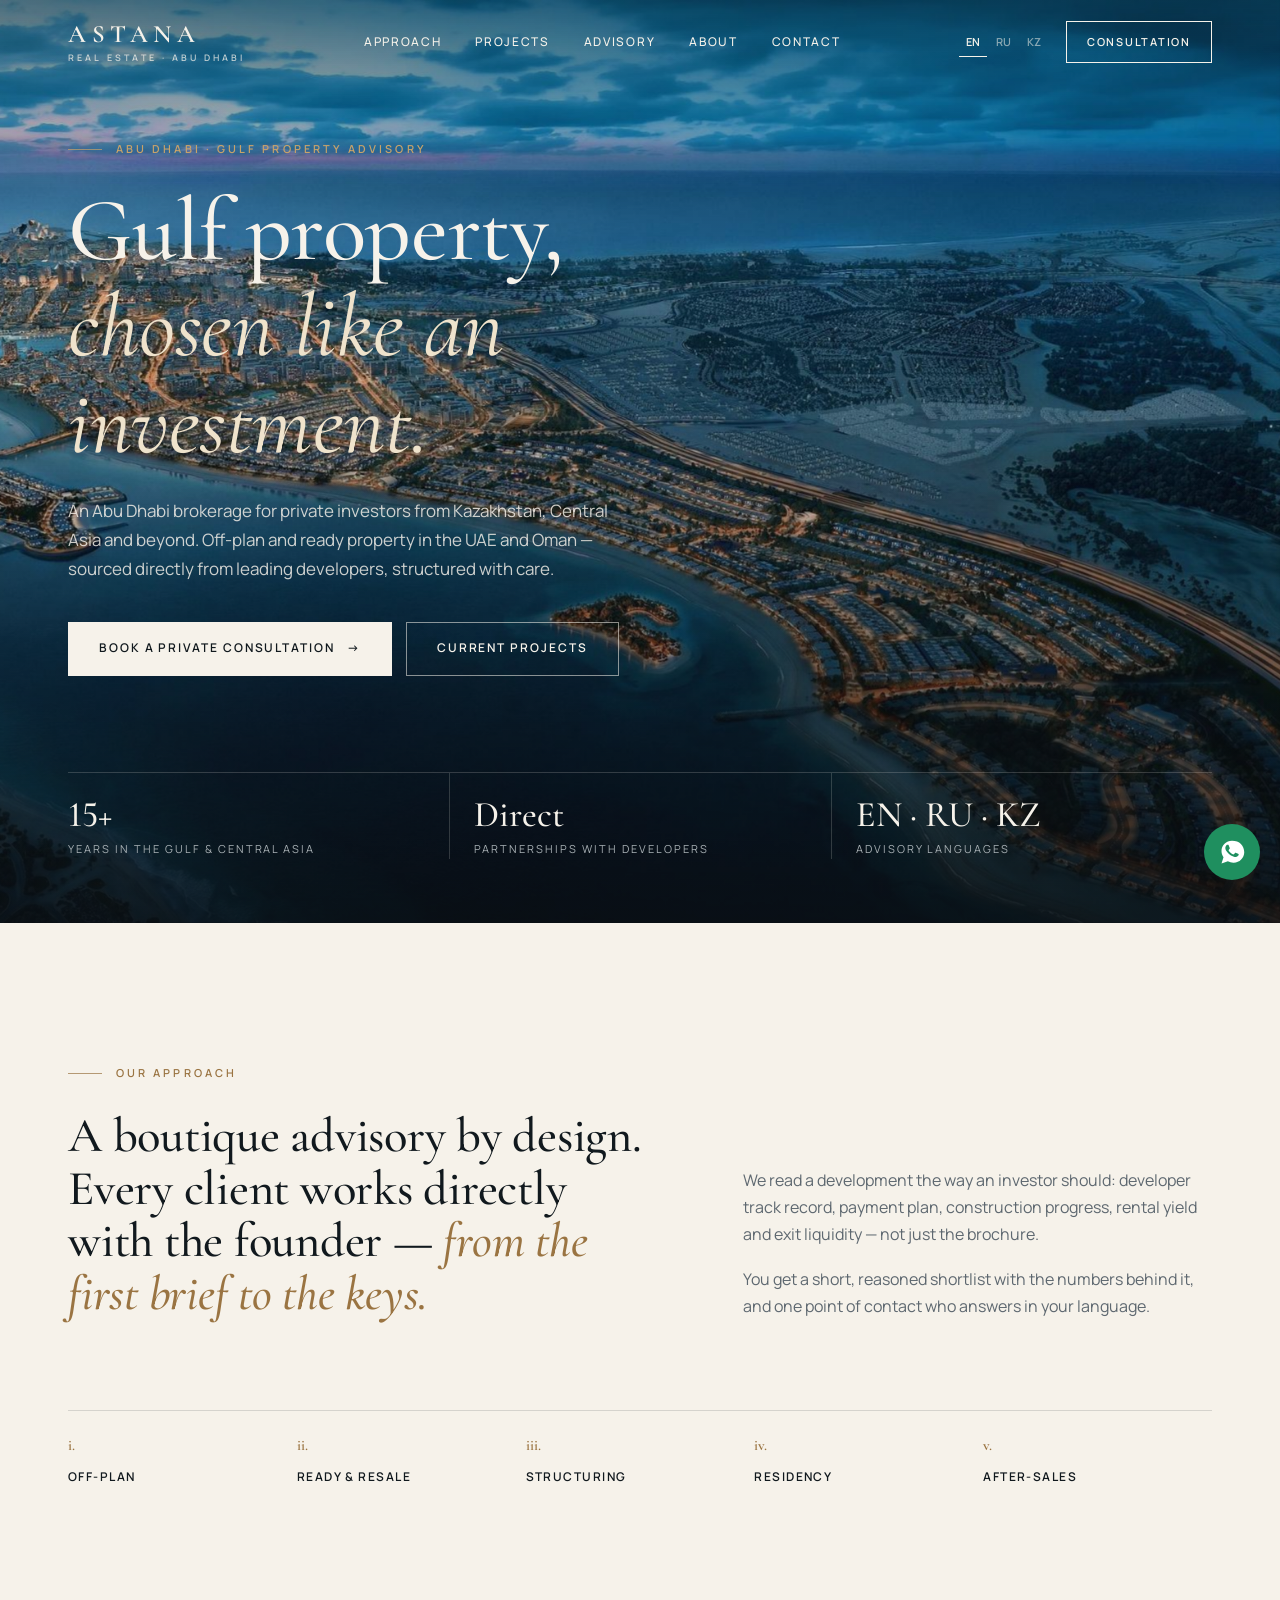
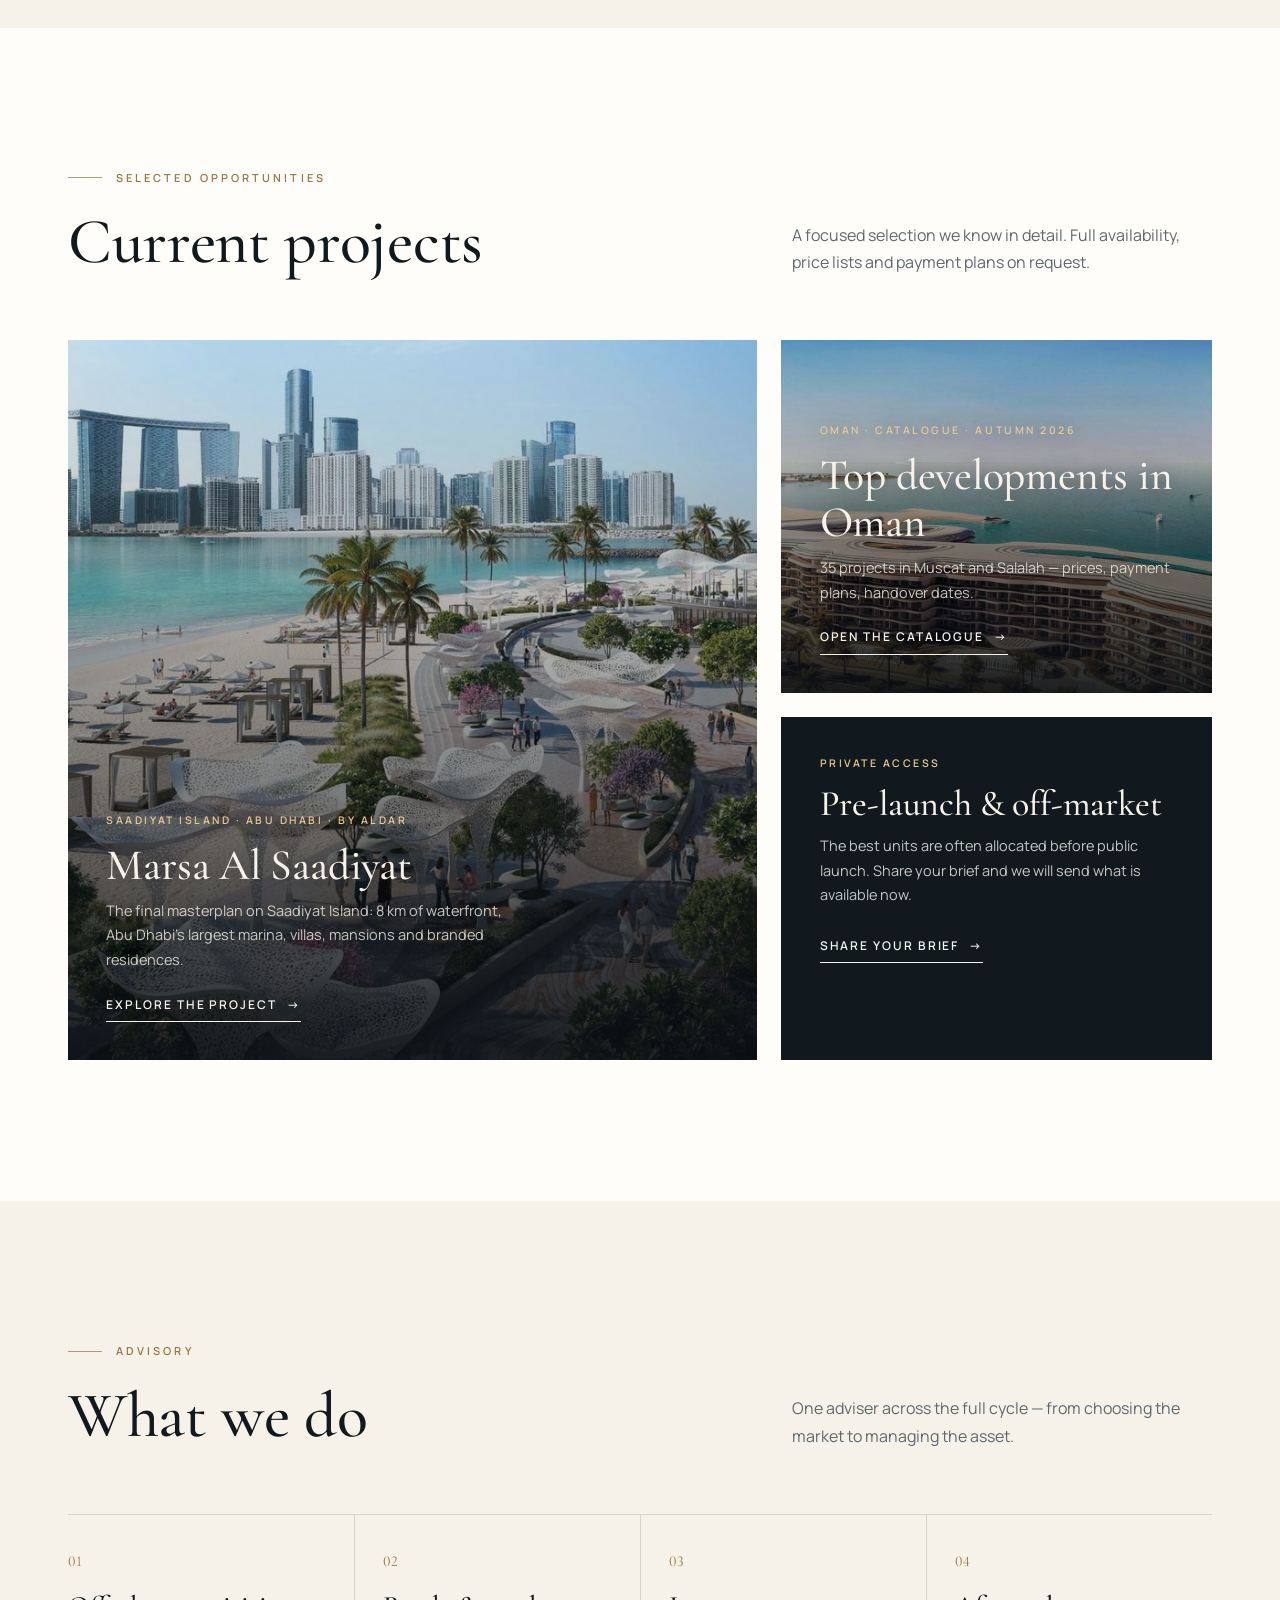
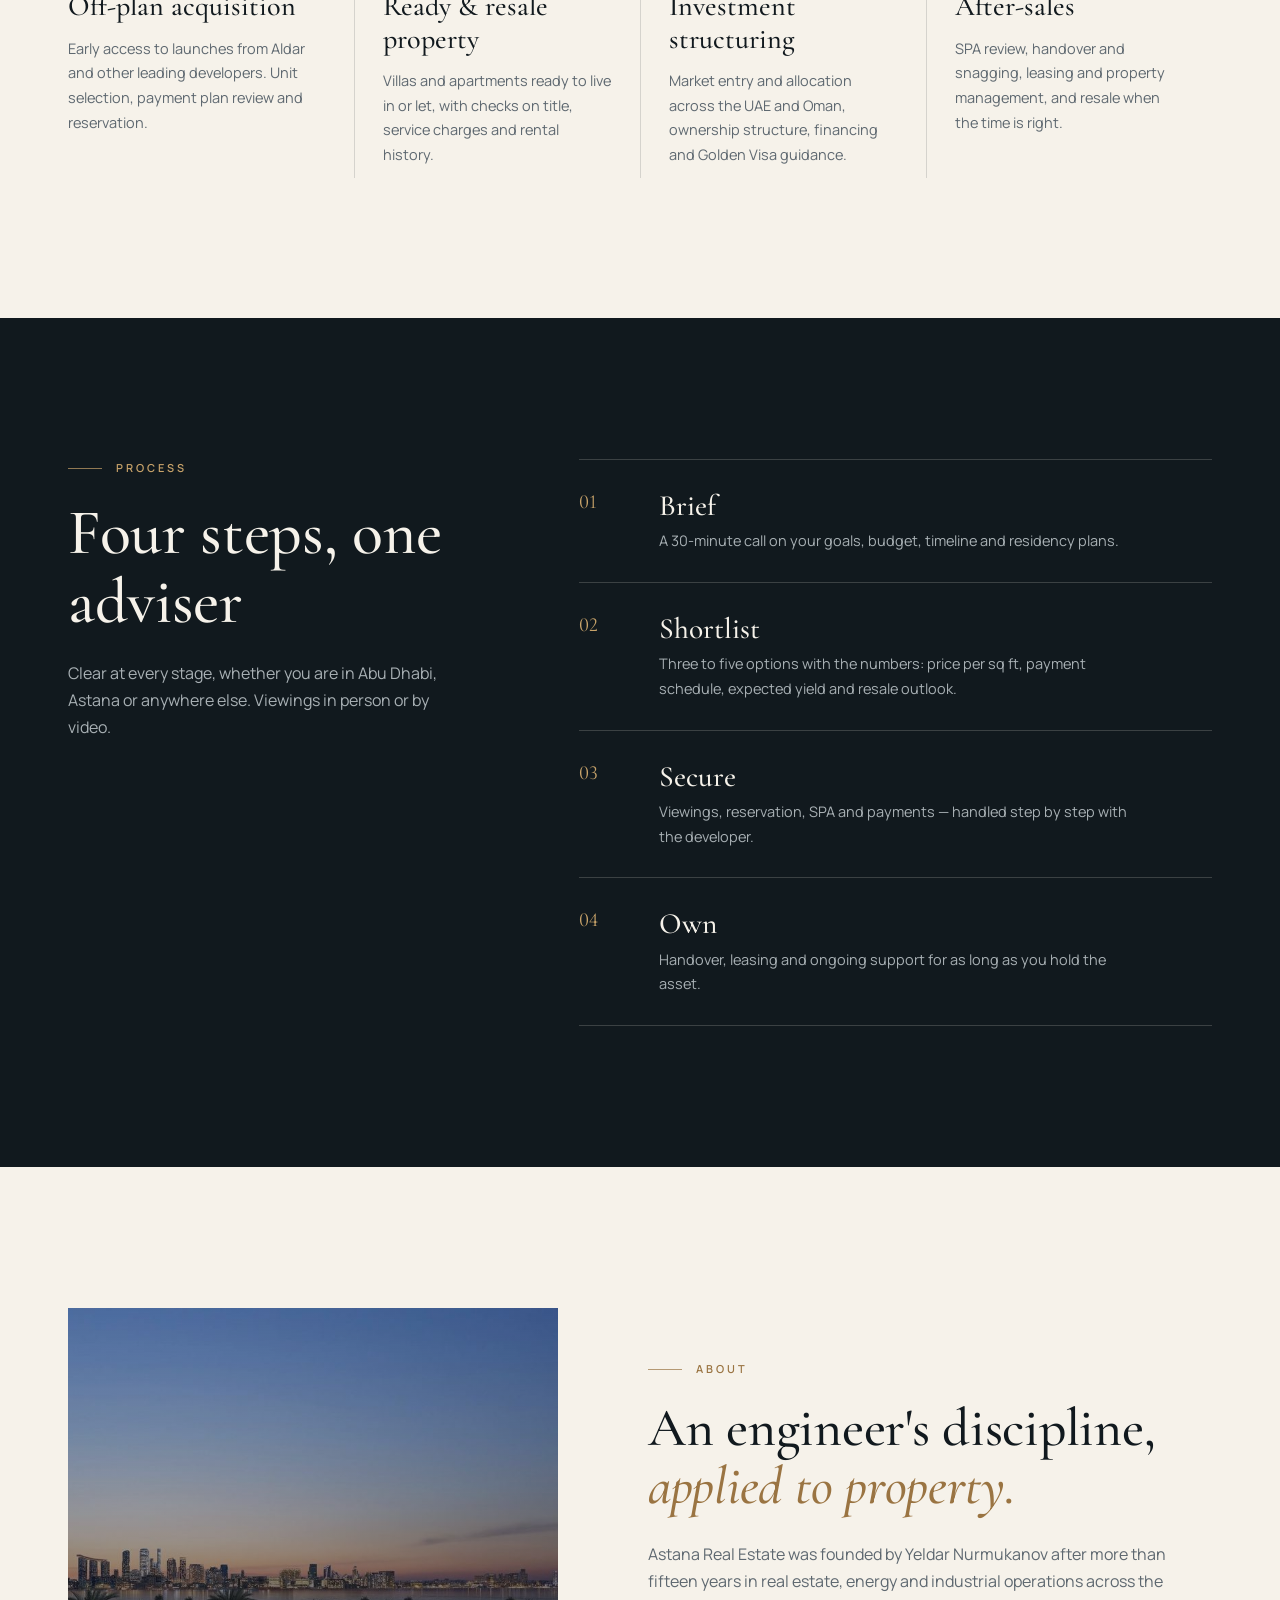
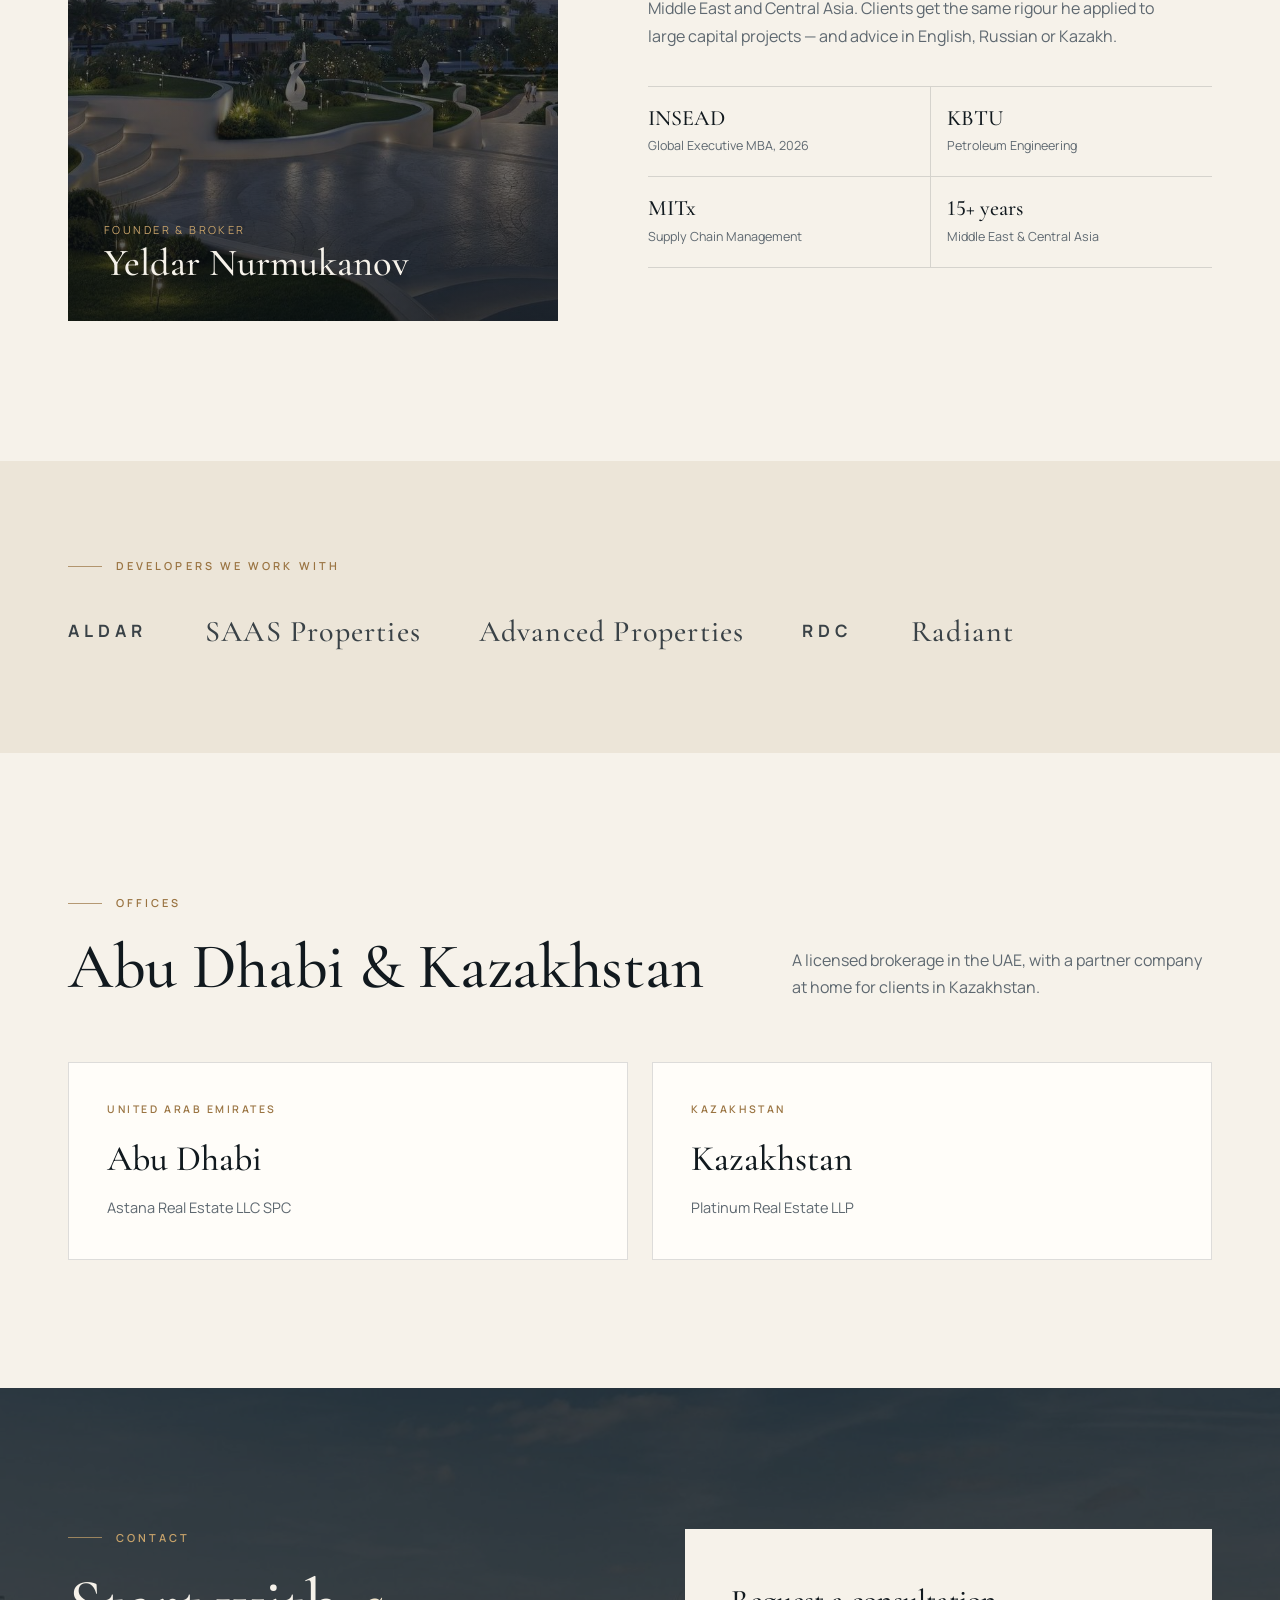
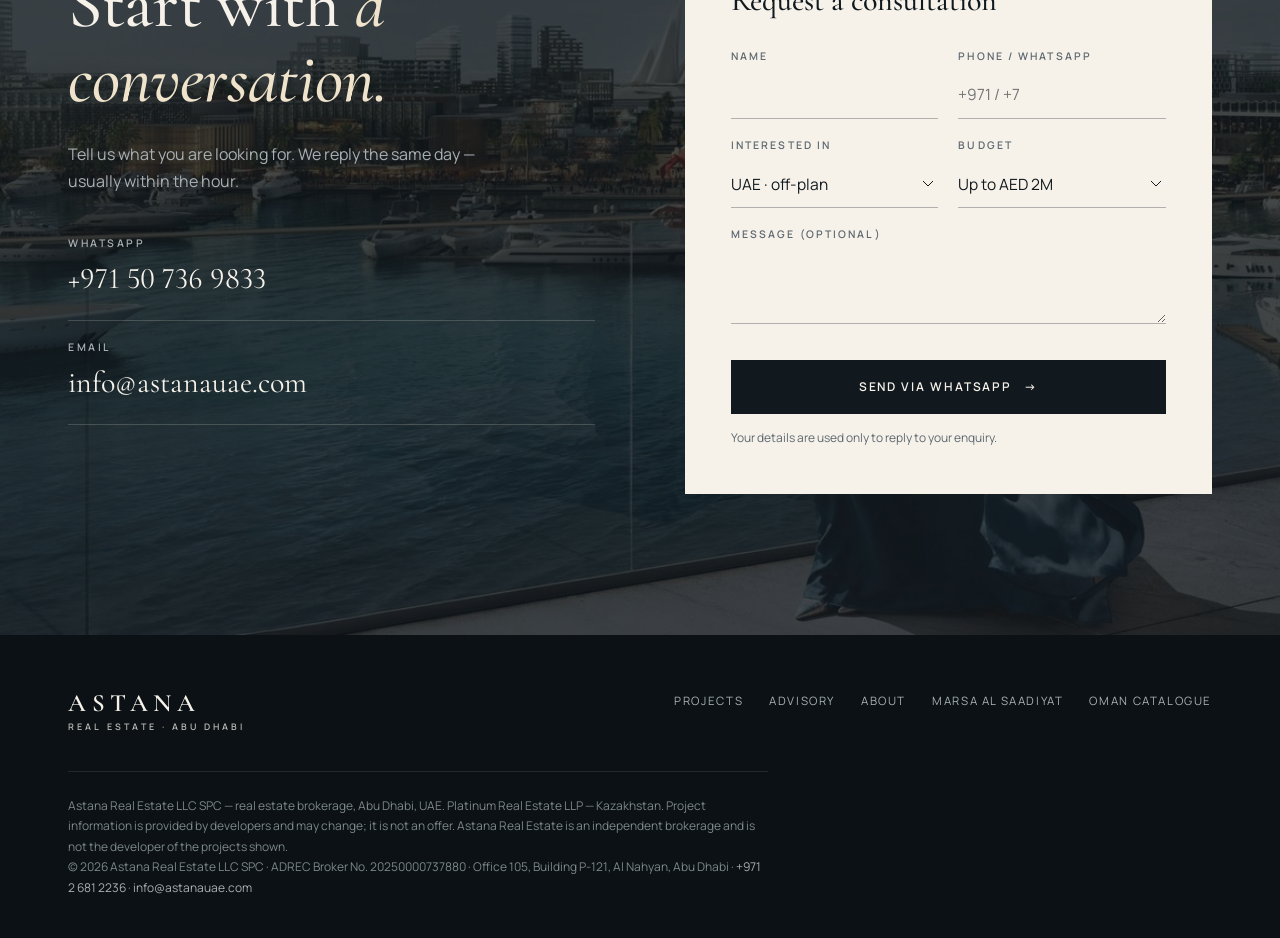
==== commit da02e90a: "Restyle Marsa Al Saadiyat and Oman pages to match the new homepage - Shared base stylesheet and scri" ====
--- a/index.html
+++ b/index.html
@@ -534,7 +534,7 @@
         <a href="oman/" data-i18n="ftOman">Oman catalogue</a>
       </nav>
     </div>
-    <p class="fine"><span data-i18n="fine">Astana Real Estate LLC SPC — real estate brokerage, Abu Dhabi, UAE. Platinum Real Estate LLP — Kazakhstan. Project information is provided by developers and may change; it is not an offer. Astana Real Estate is an independent brokerage and is not the developer of the projects shown.</span><br>© <span id="yr">2026</span> Astana Real Estate · <a href="mailto:info@astanauae.com">info@astanauae.com</a></p>
+    <p class="fine"><span data-i18n="fine">Astana Real Estate LLC SPC — real estate brokerage, Abu Dhabi, UAE. Platinum Real Estate LLP — Kazakhstan. Project information is provided by developers and may change; it is not an offer. Astana Real Estate is an independent brokerage and is not the developer of the projects shown.</span><br>© <span id="yr">2026</span> Astana Real Estate LLC SPC · ADREC Broker No. 20250000737880 · Office 105, Building P-121, Al Nahyan, Abu Dhabi · <a href="tel:+97126812236">+971 2 681 2236</a> · <a href="mailto:info@astanauae.com">info@astanauae.com</a></p>
   </div>
 </footer>
 
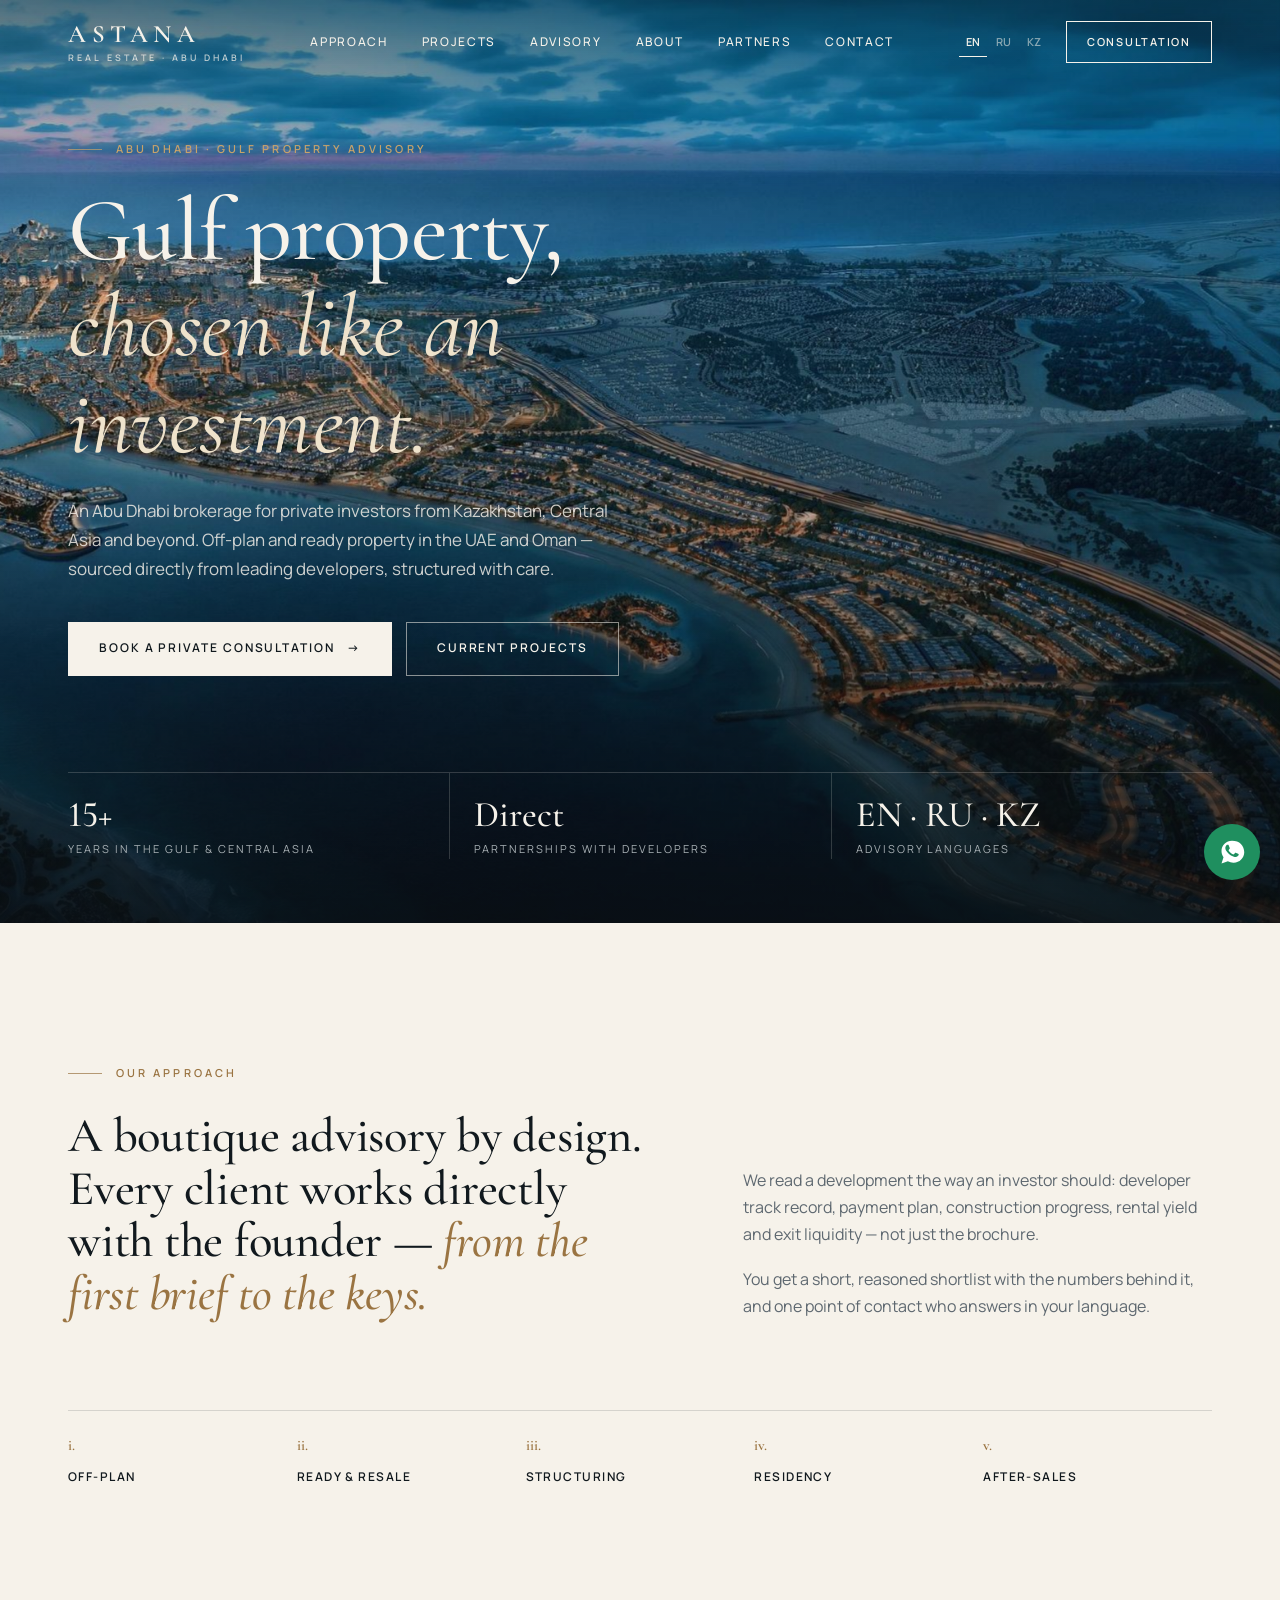
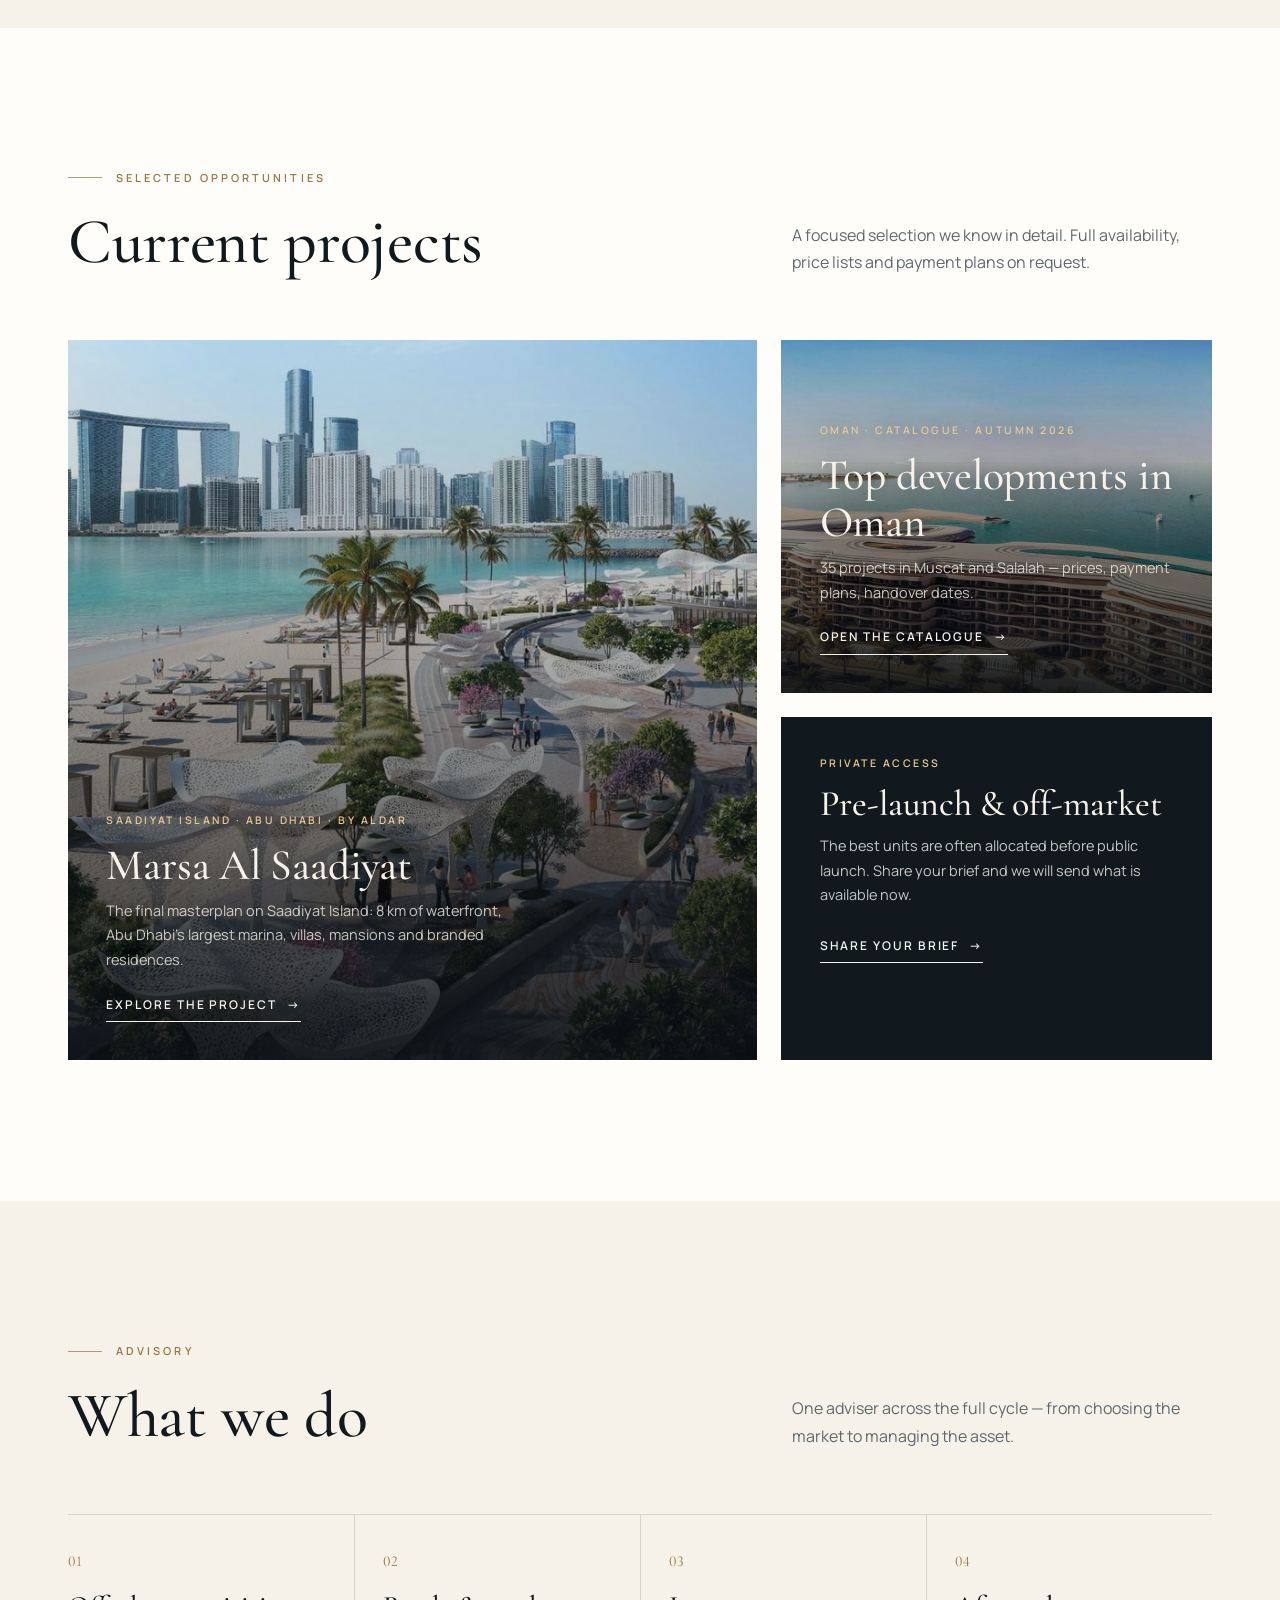
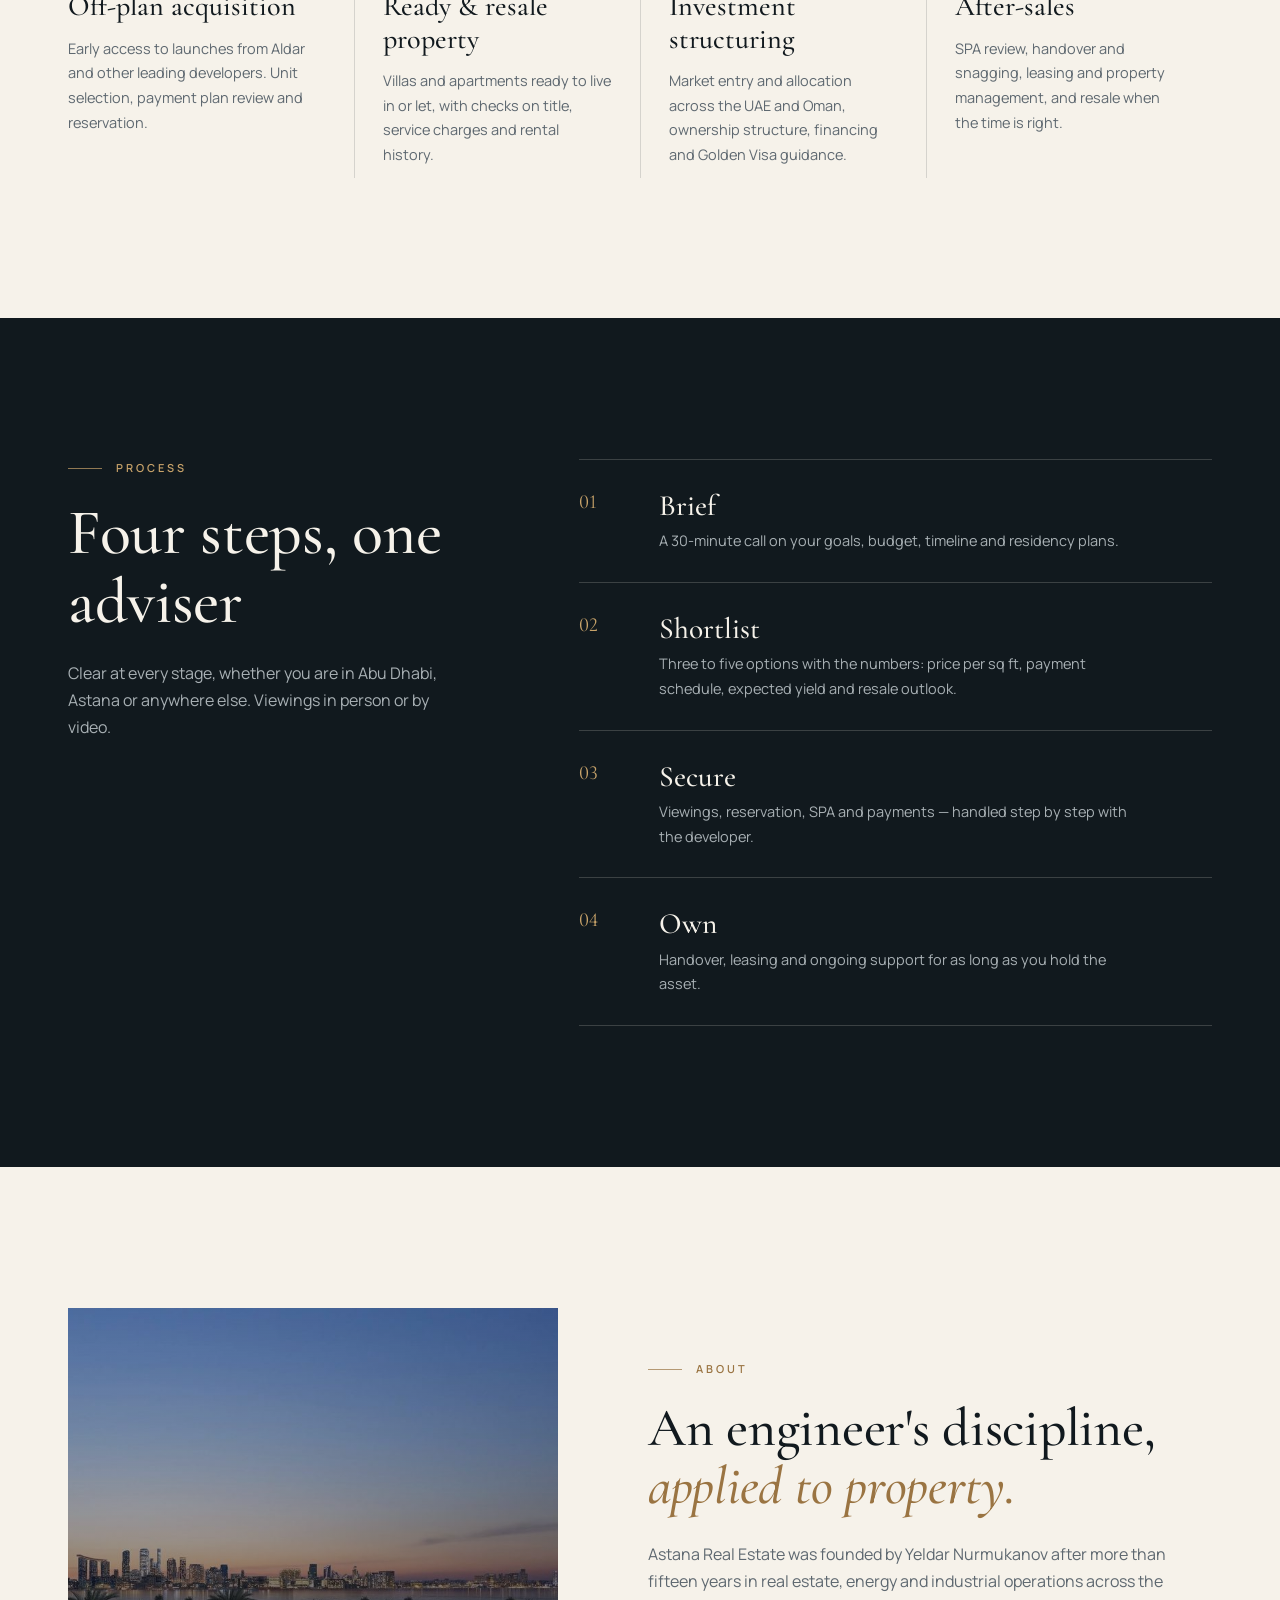
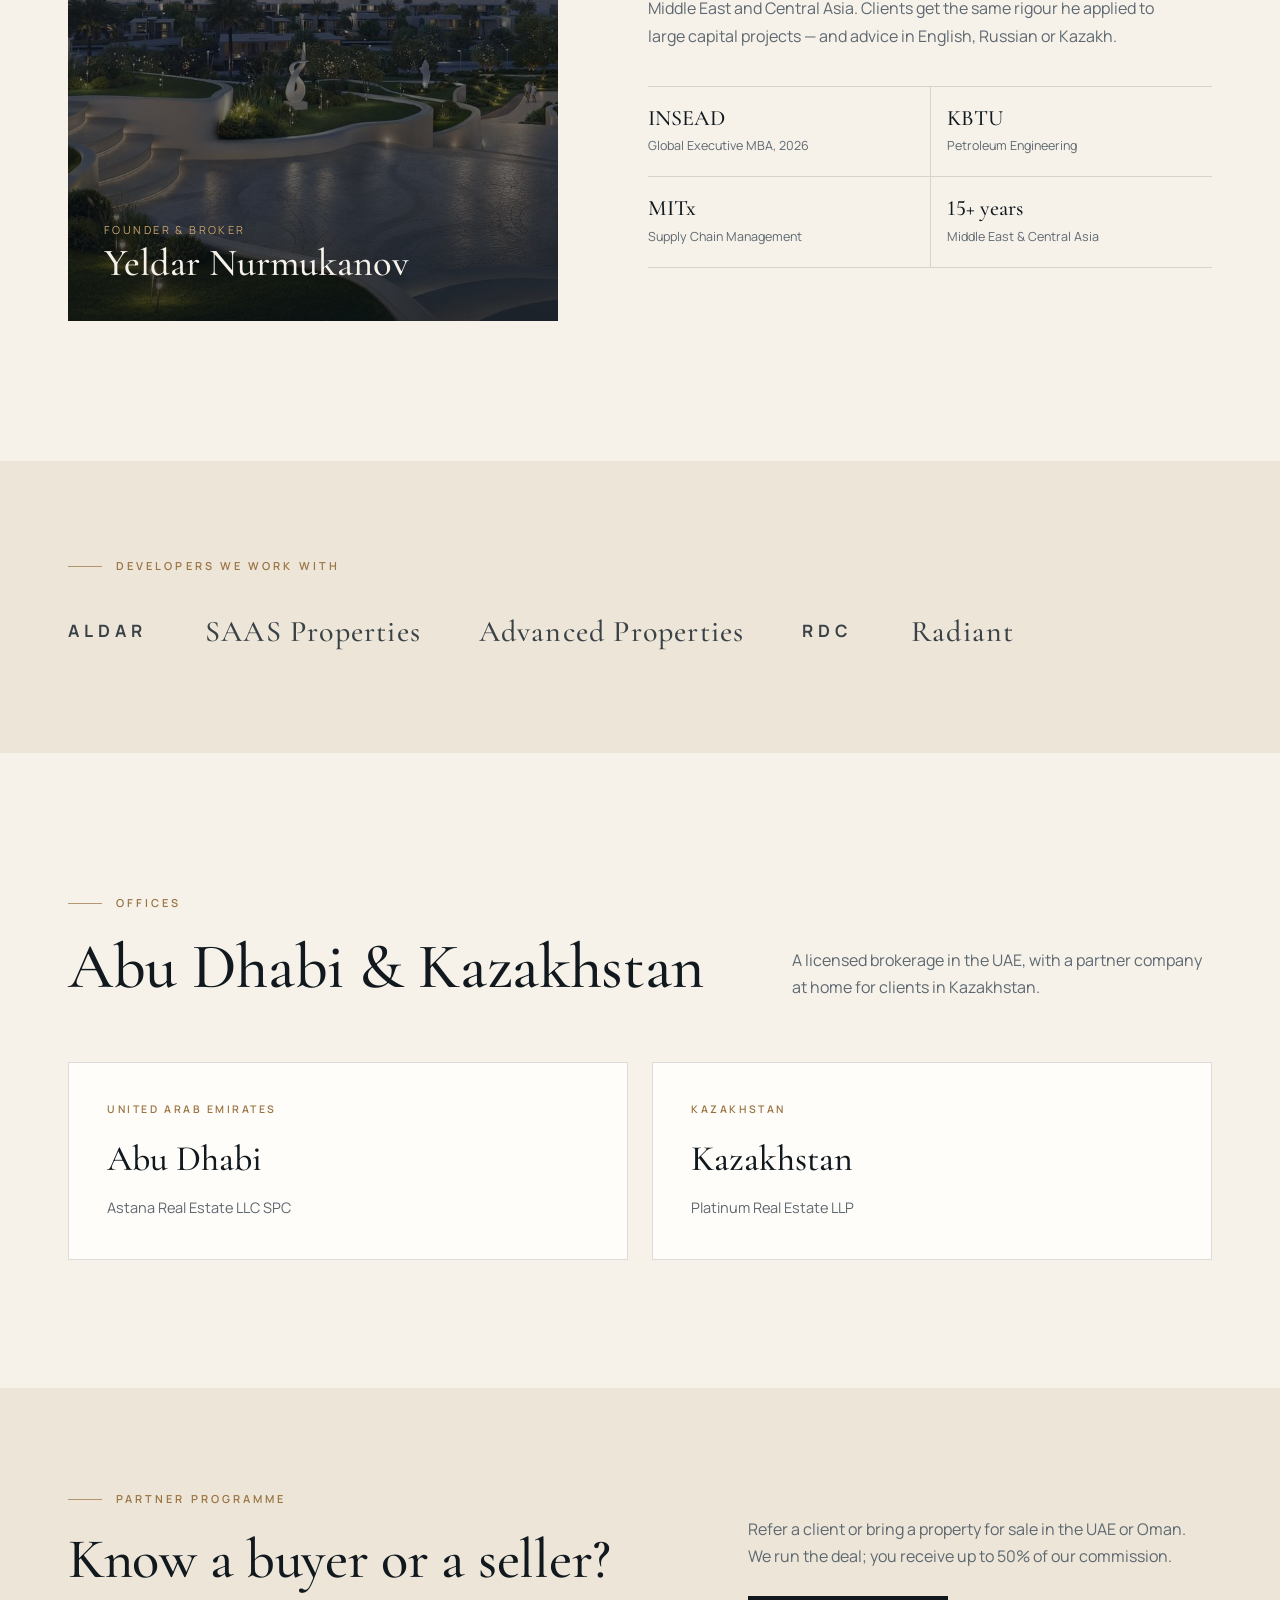
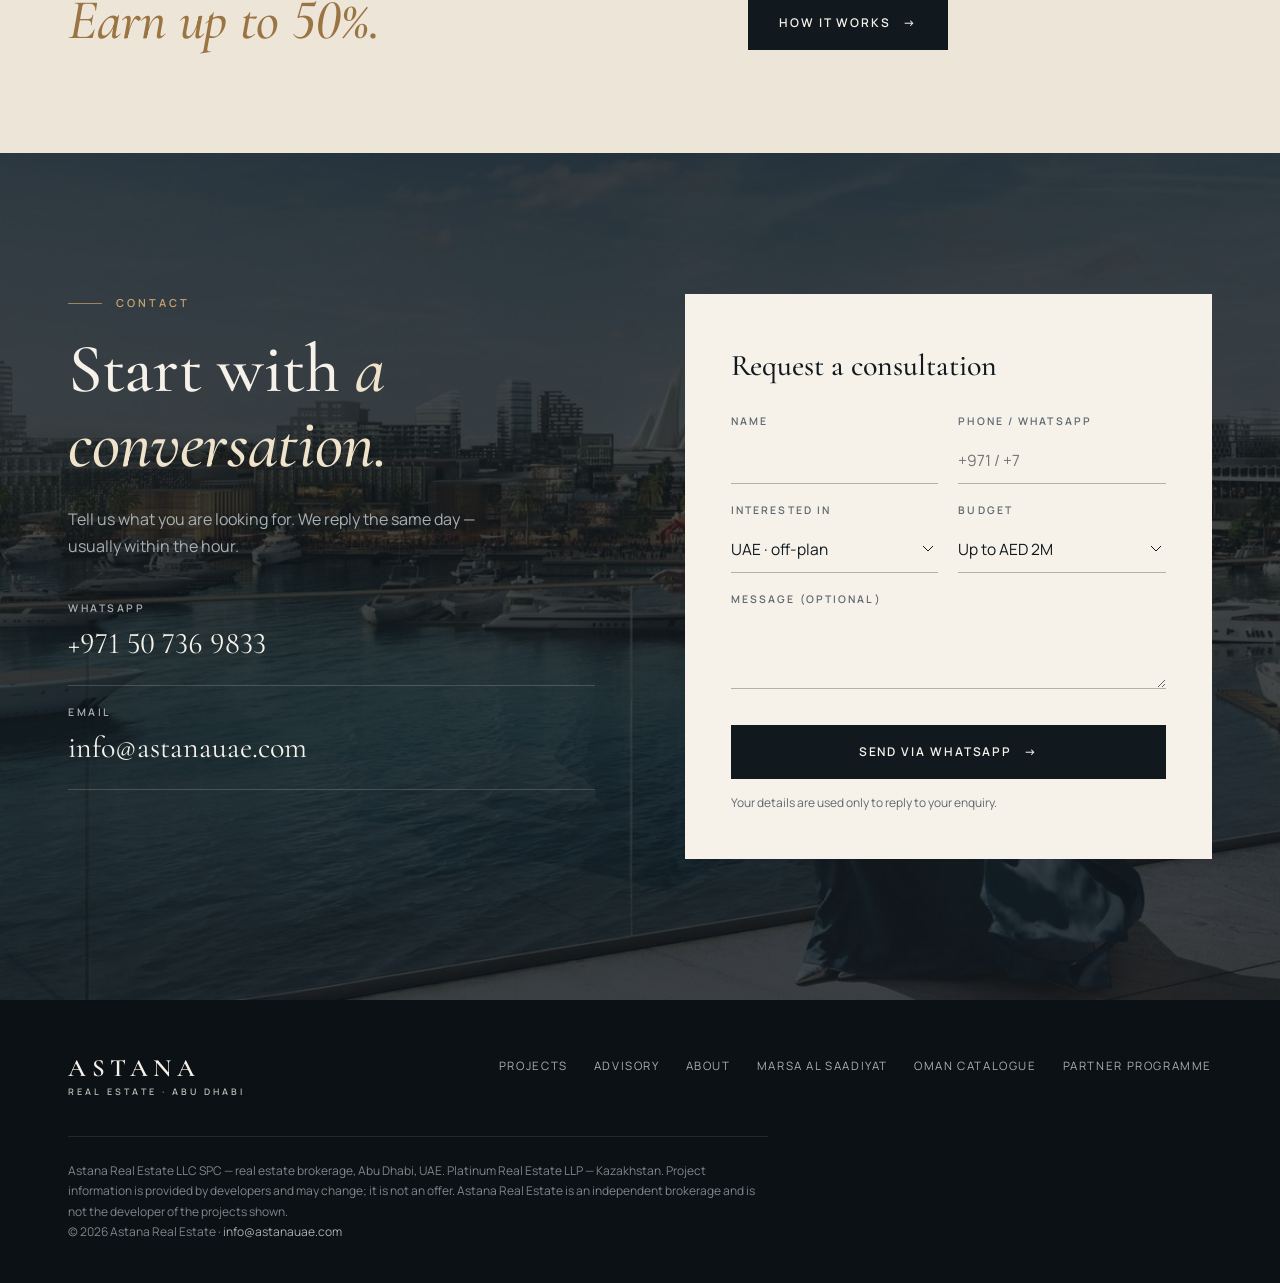
==== commit 01677824: "Add partner programme page (EN/RU) and link it from the homepage New page partner/ in the homepage s" ====
--- a/index.html
+++ b/index.html
@@ -70,11 +70,11 @@
   header.solid{background:rgba(246,242,234,.94);backdrop-filter:blur(12px);-webkit-backdrop-filter:blur(12px);color:var(--ink);box-shadow:0 1px 0 var(--line)}
   .nav{display:flex;align-items:center;justify-content:space-between;height:84px;gap:20px;transition:height .35s}
   header.solid .nav{height:68px}
-  .brand{display:flex;flex-direction:column;line-height:1}
+  .brand{display:flex;flex-direction:column;line-height:1;flex:0 0 auto;white-space:nowrap}
   .brand b{font-family:var(--serif);font-weight:600;font-size:25px;letter-spacing:.22em}
   .brand span{font-size:9px;font-weight:600;letter-spacing:.34em;text-transform:uppercase;margin-top:6px;opacity:.75}
   .menu{display:flex;align-items:center;gap:34px;font-size:12px;font-weight:500;letter-spacing:.14em;text-transform:uppercase}
-  .menu a{position:relative;padding:6px 0}
+  .menu a{position:relative;padding:6px 0;white-space:nowrap}
   .menu a::after{content:"";position:absolute;left:0;right:100%;bottom:0;height:1px;background:currentColor;transition:right .3s}
   .menu a:hover::after{right:0}
   .tools{display:flex;align-items:center;gap:18px}
@@ -192,6 +192,14 @@
   .office .tag{font-size:10.5px;font-weight:600;letter-spacing:.24em;text-transform:uppercase;color:var(--brass)}
   .office h3{font-family:var(--serif);font-weight:500;font-size:clamp(28px,2.8vw,38px);margin:10px 0 6px}
   .office p{color:var(--muted);font-size:14.5px}
+
+  /* partner programme band */
+  #refer{background:var(--stone);padding:clamp(64px,8vw,104px) 0}
+  .refer{display:grid;grid-template-columns:1.3fr 1fr;gap:clamp(32px,6vw,90px);align-items:end}
+  .refer h2{font-size:clamp(34px,4.4vw,58px);margin-top:20px}
+  .refer h2 em{font-style:italic;color:var(--brass)}
+  .refer p{color:var(--muted);max-width:46ch}
+  .refer .btn{margin-top:26px}
 
   /* contact */
   #contact{position:relative;overflow:hidden}
@@ -244,6 +252,10 @@
   }
 
   /* responsive */
+  @media (min-width:1021px) and (max-width:1240px){
+    .menu{gap:20px;font-size:11px;letter-spacing:.1em}
+    .tools{gap:14px}
+  }
   @media (max-width:1020px){
     .menu{display:none}
     .burger{display:block}
@@ -258,7 +270,7 @@
     .pillars{grid-template-columns:repeat(3,1fr);row-gap:20px}
   }
   @media (max-width:860px){
-    .approach-grid,.process-grid,.founder,.contact-grid,.offices{grid-template-columns:1fr}
+    .approach-grid,.process-grid,.founder,.contact-grid,.offices,.refer{grid-template-columns:1fr}
     .proj{grid-template-columns:1fr}
     .card.big{grid-row:auto;min-height:520px}
     .card{min-height:380px}
@@ -299,6 +311,7 @@
       <a href="#projects" data-i18n="nav2">Projects</a>
       <a href="#advisory" data-i18n="nav3">Advisory</a>
       <a href="#about" data-i18n="nav4">About</a>
+      <a href="partner/" data-i18n="nav6">Partners</a>
       <a href="#contact" data-i18n="nav5">Contact</a>
     </nav>
     <div class="tools">
@@ -478,6 +491,19 @@
   </div>
 </section>
 
+<section id="refer">
+  <div class="wrap refer">
+    <div class="rv">
+      <div class="eyebrow" data-i18n="rfEyebrow">Partner programme</div>
+      <h2 class="serif" data-i18n="rfTitle">Know a buyer or a seller? <em>Earn up to 50%.</em></h2>
+    </div>
+    <div class="rv">
+      <p data-i18n="rfText">Refer a client or bring a property for sale in the UAE or Oman. We run the deal; you receive up to 50% of our commission.</p>
+      <a class="btn btn-ink" href="partner/"><span data-i18n="rfLink">How it works</span> <span class="arrow">→</span></a>
+    </div>
+  </div>
+</section>
+
 <section class="dark" id="contact">
   <img class="bg" src="assets/img/marsa.jpg" alt="" loading="lazy">
   <div class="wrap contact-grid">
@@ -532,9 +558,10 @@
         <a href="#about" data-i18n="nav4">About</a>
         <a href="marsasaadiyat/">Marsa Al Saadiyat</a>
         <a href="oman/" data-i18n="ftOman">Oman catalogue</a>
+        <a href="partner/" data-i18n="ftPartner">Partner programme</a>
       </nav>
     </div>
-    <p class="fine"><span data-i18n="fine">Astana Real Estate LLC SPC — real estate brokerage, Abu Dhabi, UAE. Platinum Real Estate LLP — Kazakhstan. Project information is provided by developers and may change; it is not an offer. Astana Real Estate is an independent brokerage and is not the developer of the projects shown.</span><br>© <span id="yr">2026</span> Astana Real Estate LLC SPC · ADREC Broker No. 20250000737880 · Office 105, Building P-121, Al Nahyan, Abu Dhabi · <a href="tel:+97126812236">+971 2 681 2236</a> · <a href="mailto:info@astanauae.com">info@astanauae.com</a></p>
+    <p class="fine"><span data-i18n="fine">Astana Real Estate LLC SPC — real estate brokerage, Abu Dhabi, UAE. Platinum Real Estate LLP — Kazakhstan. Project information is provided by developers and may change; it is not an offer. Astana Real Estate is an independent brokerage and is not the developer of the projects shown.</span><br>© <span id="yr">2026</span> Astana Real Estate · <a href="mailto:info@astanauae.com">info@astanauae.com</a></p>
   </div>
 </footer>
 
@@ -545,7 +572,7 @@
 <script>
 const I18N = {
   en: {
-    nav1:"Approach", nav2:"Projects", nav3:"Advisory", nav4:"About", nav5:"Contact", navCta:"Consultation",
+    nav1:"Approach", nav2:"Projects", nav3:"Advisory", nav4:"About", nav5:"Contact", nav6:"Partners", navCta:"Consultation",
     heroEyebrow:"Abu Dhabi · Gulf property advisory",
     heroTitle:"Gulf property, <em>chosen like an investment.</em>",
     heroSub:"An Abu Dhabi brokerage for private investors from Kazakhstan, Central Asia and beyond. Off-plan and ready property in the UAE and Oman — sourced directly from leading developers, structured with care.",
@@ -590,12 +617,15 @@
     o1:"UAE · off-plan", o2:"UAE · ready property", o3:"Oman", o4:"Marsa Al Saadiyat", o5:"Investment advice",
     b1:"Up to AED 2M", b4:"AED 10M+",
     fBtn:"Send via WhatsApp", fErr:"Please add your name and phone.", fNote:"Your details are used only to reply to your enquiry.",
-    ftOman:"Oman catalogue",
+    ftOman:"Oman catalogue", ftPartner:"Partner programme",
+    rfEyebrow:"Partner programme", rfTitle:"Know a buyer or a seller? <em>Earn up to 50%.</em>",
+    rfText:"Refer a client or bring a property for sale in the UAE or Oman. We run the deal; you receive up to 50% of our commission.",
+    rfLink:"How it works",
     fine:"Astana Real Estate LLC SPC — real estate brokerage, Abu Dhabi, UAE. Platinum Real Estate LLP — Kazakhstan. Project information is provided by developers and may change; it is not an offer. Astana Real Estate is an independent brokerage and is not the developer of the projects shown.",
     waHello:"Hello! I'd like a consultation.", waName:"Name", waPhone:"Phone", waInt:"Interested in", waBud:"Budget", waMsg:"Message"
   },
   ru: {
-    nav1:"Подход", nav2:"Проекты", nav3:"Услуги", nav4:"О нас", nav5:"Контакты", navCta:"Консультация",
+    nav1:"Подход", nav2:"Проекты", nav3:"Услуги", nav4:"О нас", nav5:"Контакты", nav6:"Партнёрам", navCta:"Консультация",
     heroEyebrow:"Абу-Даби · Недвижимость Персидского залива",
     heroTitle:"Недвижимость в Заливе — <em>как инвестиция.</em>",
     heroSub:"Брокерская компания в Абу-Даби для частных инвесторов из Казахстана, Центральной Азии и других стран. Off-plan и готовые объекты в ОАЭ и Омане — напрямую от ведущих девелоперов, с продуманной структурой сделки.",
@@ -640,12 +670,15 @@
     o1:"ОАЭ · off-plan", o2:"ОАЭ · готовое жильё", o3:"Оман", o4:"Marsa Al Saadiyat", o5:"Инвестиционный совет",
     b1:"До 2 млн AED", b4:"От 10 млн AED",
     fBtn:"Отправить в WhatsApp", fErr:"Укажите имя и телефон.", fNote:"Ваши данные используются только для ответа на запрос.",
-    ftOman:"Каталог Омана",
+    ftOman:"Каталог Омана", ftPartner:"Партнёрская программа",
+    rfEyebrow:"Партнёрская программа", rfTitle:"Знаете покупателя или продавца? <em>Получите до&nbsp;50%.</em>",
+    rfText:"Порекомендуйте клиента или передайте объект на продажу в ОАЭ или Омане. Сделку ведём мы, вы получаете до 50% нашей комиссии.",
+    rfLink:"Подробнее",
     fine:"Astana Real Estate LLC SPC — брокерская компания, Абу-Даби, ОАЭ. ТОО «Platinum Real Estate» — Казахстан. Информация о проектах предоставлена девелоперами и может меняться; не является офертой. Astana Real Estate — независимый брокер и не является девелопером представленных проектов.",
     waHello:"Здравствуйте! Хочу получить консультацию.", waName:"Имя", waPhone:"Телефон", waInt:"Интересует", waBud:"Бюджет", waMsg:"Сообщение"
   },
   kk: {
-    nav1:"Тәсіл", nav2:"Жобалар", nav3:"Қызметтер", nav4:"Біз туралы", nav5:"Байланыс", navCta:"Кеңес алу",
+    nav1:"Тәсіл", nav2:"Жобалар", nav3:"Қызметтер", nav4:"Біз туралы", nav5:"Байланыс", nav6:"Серіктестерге", navCta:"Кеңес алу",
     heroEyebrow:"Абу-Даби · Парсы шығанағындағы жылжымайтын мүлік",
     heroTitle:"Шығанақтағы мүлік — <em>инвестиция ретінде.</em>",
     heroSub:"Қазақстан, Орталық Азия және басқа елдердің жеке инвесторларына арналған Абу-Дабидегі брокерлік компания. БАӘ мен Омандағы off-plan және дайын нысандар — жетекші девелоперлерден тікелей, мұқият құрылымдалған мәмілемен.",
@@ -690,7 +723,10 @@
     o1:"БАӘ · off-plan", o2:"БАӘ · дайын мүлік", o3:"Оман", o4:"Marsa Al Saadiyat", o5:"Инвестициялық кеңес",
     b1:"2 млн AED дейін", b4:"10 млн AED жоғары",
     fBtn:"WhatsApp арқылы жіберу", fErr:"Аты-жөніңіз бен телефоныңызды көрсетіңіз.", fNote:"Деректеріңіз тек сұранысқа жауап беру үшін пайдаланылады.",
-    ftOman:"Оман каталогы",
+    ftOman:"Оман каталогы", ftPartner:"Серіктестік бағдарлама",
+    rfEyebrow:"Серіктестік бағдарлама", rfTitle:"Сатып алушыны не сатушыны білесіз бе? <em>50%-ға дейін алыңыз.</em>",
+    rfText:"БАӘ немесе Омандағы клиентті ұсыныңыз не сатуға нысан беріңіз. Мәмілені біз жүргіземіз, сіз комиссиямыздың 50%-ына дейін аласыз.",
+    rfLink:"Толығырақ",
     fine:"Astana Real Estate LLC SPC — брокерлік компания, Абу-Даби, БАӘ. «Platinum Real Estate» ЖШС — Қазақстан. Жобалар туралы ақпаратты девелоперлер ұсынады және ол өзгеруі мүмкін; оферта болып табылмайды. Astana Real Estate — тәуелсіз брокер және көрсетілген жобалардың девелопері емес.",
     waHello:"Сәлеметсіз бе! Кеңес алғым келеді.", waName:"Аты-жөні", waPhone:"Телефон", waInt:"Қызықтырады", waBud:"Бюджет", waMsg:"Хабарлама"
   }
